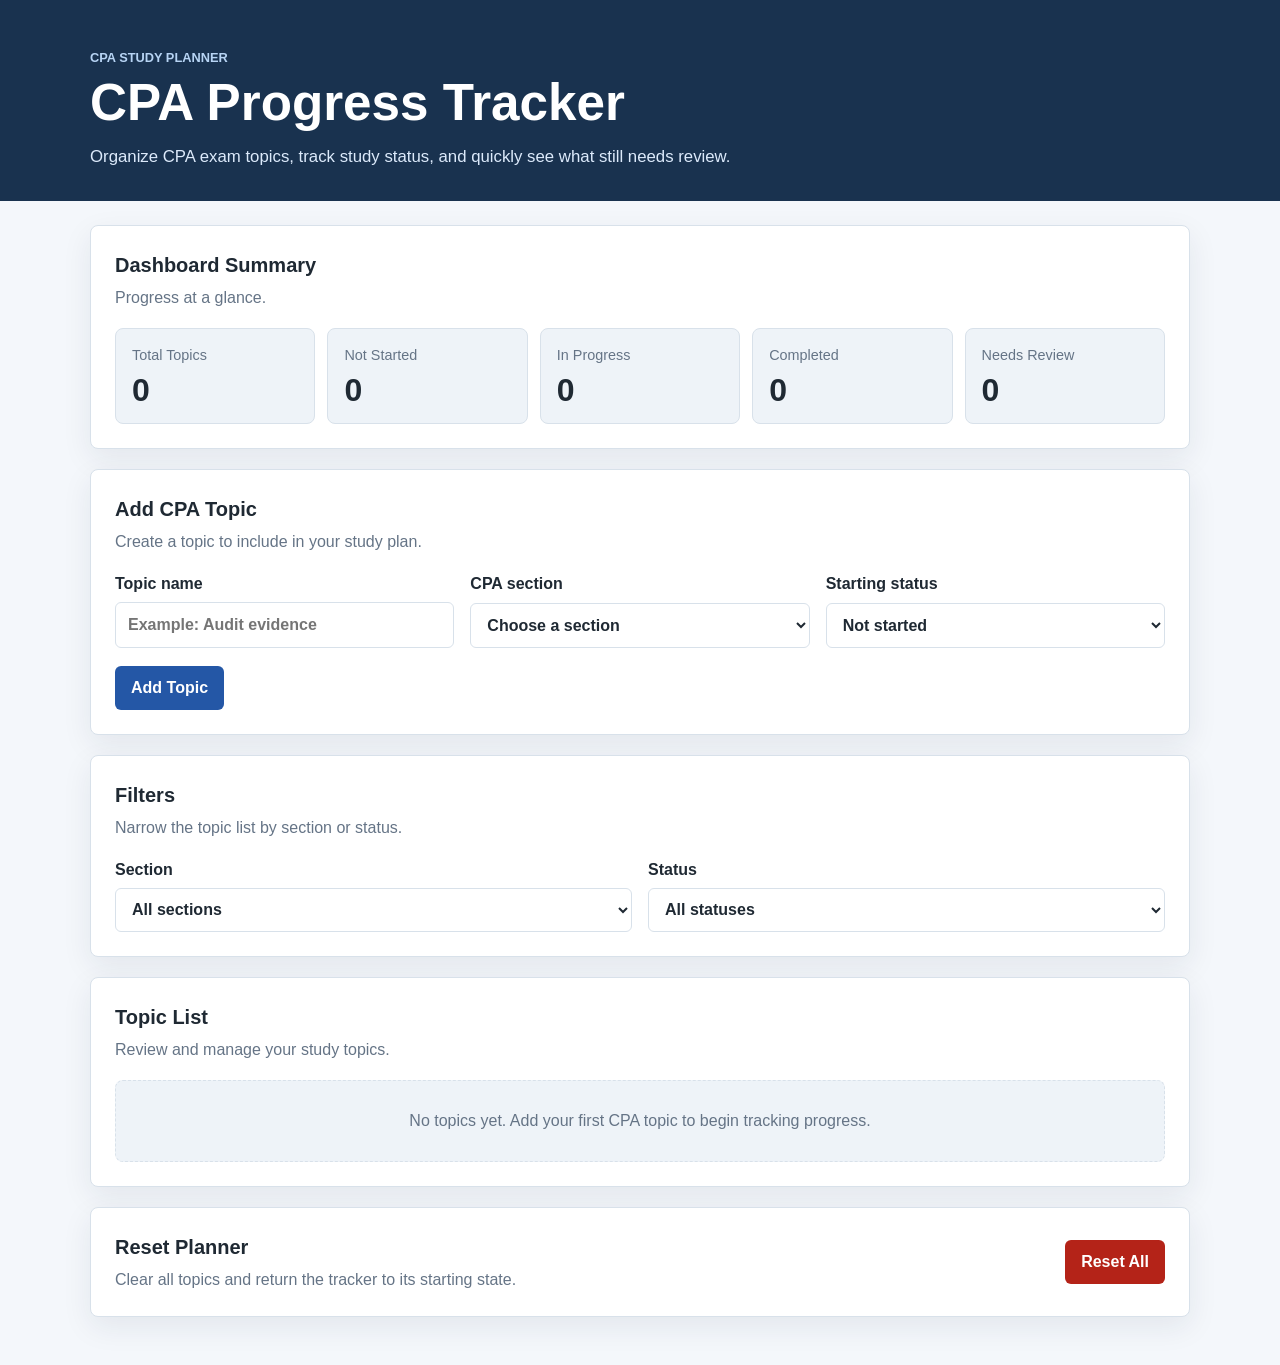
==== index.html @ 7f4922c0 "Create the files" ====
<!DOCTYPE html>
<html lang="en">
  <head>
    <meta charset="UTF-8" />
    <meta name="viewport" content="width=device-width, initial-scale=1.0" />
    <title>CPA Progress Tracker</title>
    <link rel="stylesheet" href="style.css" />
  </head>
  <body>
    <header class="site-header">
      <div class="container">
        <p class="eyebrow">CPA study planner</p>
        <h1>CPA Progress Tracker</h1>
        <p class="app-description">
          Organize CPA exam topics, track study status, and quickly see what still needs review.
        </p>
      </div>
    </header>

    <main class="container app-layout">
      <section class="card dashboard-section" aria-labelledby="dashboard-title">
        <div class="section-heading">
          <h2 id="dashboard-title">Dashboard Summary</h2>
          <p>Progress at a glance.</p>
        </div>

        <div class="dashboard-grid" id="dashboard-summary" aria-live="polite">
          <article class="stat-card">
            <span class="stat-label">Total Topics</span>
            <strong class="stat-value" id="total-topics">0</strong>
          </article>
          <article class="stat-card">
            <span class="stat-label">Not Started</span>
            <strong class="stat-value" id="not-started-topics">0</strong>
          </article>
          <article class="stat-card">
            <span class="stat-label">In Progress</span>
            <strong class="stat-value" id="in-progress-topics">0</strong>
          </article>
          <article class="stat-card">
            <span class="stat-label">Completed</span>
            <strong class="stat-value" id="completed-topics">0</strong>
          </article>
          <article class="stat-card">
            <span class="stat-label">Needs Review</span>
            <strong class="stat-value" id="review-topics">0</strong>
          </article>
        </div>
      </section>

      <section class="card form-section" aria-labelledby="form-title">
        <div class="section-heading">
          <h2 id="form-title">Add CPA Topic</h2>
          <p>Create a topic to include in your study plan.</p>
        </div>

        <form id="topic-form">
          <div class="form-grid">
            <label for="topic-name">
              Topic name
              <input id="topic-name" name="topicName" type="text" placeholder="Example: Audit evidence" required />
            </label>

            <label for="topic-section">
              CPA section
              <select id="topic-section" name="topicSection" required>
                <option value="">Choose a section</option>
                <option value="AUD">AUD</option>
                <option value="FAR">FAR</option>
                <option value="REG">REG</option>
                <option value="BAR">BAR</option>
                <option value="ISC">ISC</option>
                <option value="TCP">TCP</option>
              </select>
            </label>

            <label for="topic-status">
              Starting status
              <select id="topic-status" name="topicStatus" required>
                <option value="not-started">Not started</option>
                <option value="in-progress">In progress</option>
                <option value="completed">Completed</option>
              </select>
            </label>
          </div>

          <button type="submit" class="primary-button">Add Topic</button>
        </form>
      </section>

      <section class="card filters-section" aria-labelledby="filters-title">
        <div class="section-heading">
          <h2 id="filters-title">Filters</h2>
          <p>Narrow the topic list by section or status.</p>
        </div>

        <div class="filters-grid">
          <label for="section-filter">
            Section
            <select id="section-filter">
              <option value="all">All sections</option>
              <option value="AUD">AUD</option>
              <option value="FAR">FAR</option>
              <option value="REG">REG</option>
              <option value="BAR">BAR</option>
              <option value="ISC">ISC</option>
              <option value="TCP">TCP</option>
            </select>
          </label>

          <label for="status-filter">
            Status
            <select id="status-filter">
              <option value="all">All statuses</option>
              <option value="not-started">Not started</option>
              <option value="in-progress">In progress</option>
              <option value="completed">Completed</option>
              <option value="review">Needs review</option>
            </select>
          </label>
        </div>
      </section>

      <section class="card topic-section" aria-labelledby="topics-title">
        <div class="section-heading">
          <h2 id="topics-title">Topic List</h2>
          <p>Review and manage your study topics.</p>
        </div>

        <div id="topic-list" class="topic-list" aria-live="polite">
          <p class="empty-state">No topics yet. Add your first CPA topic to begin tracking progress.</p>
        </div>
      </section>

      <section class="card reset-section" aria-labelledby="reset-title">
        <div>
          <h2 id="reset-title">Reset Planner</h2>
          <p>Clear all topics and return the tracker to its starting state.</p>
        </div>
        <button type="button" id="reset-button" class="danger-button">Reset All</button>
      </section>
    </main>

    <script src="script.js"></script>
  </body>
</html>
---- style.css ----
:root {
  --bg: #f4f7fb;
  --surface: #ffffff;
  --surface-soft: #eef3f8;
  --text: #1f2933;
  --muted: #657486;
  --border: #d8e1ea;
  --primary: #2457a6;
  --primary-dark: #183f79;
  --danger: #b42318;
  --danger-dark: #871b13;
  --shadow: 0 10px 30px rgba(23, 42, 70, 0.08);
}

* {
  box-sizing: border-box;
}

body {
  margin: 0;
  background: var(--bg);
  color: var(--text);
  font-family: Arial, Helvetica, sans-serif;
  line-height: 1.5;
}

button,
input,
select {
  font: inherit;
}

.container {
  width: min(1100px, calc(100% - 32px));
  margin: 0 auto;
}

.site-header {
  padding: 48px 0 32px;
  background: #19324f;
  color: #ffffff;
}

.eyebrow {
  margin: 0 0 8px;
  color: #b7d4f4;
  font-size: 0.8rem;
  font-weight: 700;
  letter-spacing: 0;
  text-transform: uppercase;
}

h1,
h2,
p {
  margin-top: 0;
}

h1 {
  margin-bottom: 12px;
  font-size: clamp(2rem, 4vw, 3.5rem);
  line-height: 1.1;
}

h2 {
  margin-bottom: 6px;
  font-size: 1.25rem;
}

.app-description {
  max-width: 680px;
  margin-bottom: 0;
  color: #dceafb;
  font-size: 1.05rem;
}

.app-layout {
  display: grid;
  gap: 20px;
  padding: 24px 0 48px;
}

.card {
  padding: 24px;
  background: var(--surface);
  border: 1px solid var(--border);
  border-radius: 8px;
  box-shadow: var(--shadow);
}

.section-heading {
  margin-bottom: 18px;
}

.section-heading p,
.reset-section p {
  margin-bottom: 0;
  color: var(--muted);
}

.dashboard-grid {
  display: grid;
  grid-template-columns: repeat(5, minmax(0, 1fr));
  gap: 12px;
}

.stat-card {
  min-height: 96px;
  padding: 16px;
  background: var(--surface-soft);
  border: 1px solid var(--border);
  border-radius: 8px;
}

.stat-label {
  display: block;
  margin-bottom: 8px;
  color: var(--muted);
  font-size: 0.9rem;
}

.stat-value {
  display: block;
  font-size: 2rem;
  line-height: 1;
}

.form-grid,
.filters-grid {
  display: grid;
  grid-template-columns: repeat(3, minmax(0, 1fr));
  gap: 16px;
  margin-bottom: 18px;
}

.filters-grid {
  grid-template-columns: repeat(2, minmax(0, 1fr));
  margin-bottom: 0;
}

label {
  display: grid;
  gap: 6px;
  color: var(--text);
  font-weight: 700;
}

input,
select {
  width: 100%;
  min-height: 44px;
  padding: 10px 12px;
  color: var(--text);
  background: #ffffff;
  border: 1px solid var(--border);
  border-radius: 6px;
}

input:focus,
select:focus {
  outline: 3px solid rgba(36, 87, 166, 0.2);
  border-color: var(--primary);
}

button {
  min-height: 44px;
  padding: 10px 16px;
  border: 0;
  border-radius: 6px;
  color: #ffffff;
  font-weight: 700;
  cursor: pointer;
}

button:hover {
  filter: brightness(0.98);
}

.primary-button {
  background: var(--primary);
}

.primary-button:hover {
  background: var(--primary-dark);
}

.danger-button {
  background: var(--danger);
}

.danger-button:hover {
  background: var(--danger-dark);
}

.topic-list {
  display: grid;
  gap: 12px;
}

.topic-card {
  display: grid;
  grid-template-columns: 1fr auto;
  gap: 16px;
  align-items: center;
  padding: 16px;
  border: 1px solid var(--border);
  border-radius: 8px;
  background: #ffffff;
}

.empty-state {
  margin-bottom: 0;
  padding: 28px;
  color: var(--muted);
  text-align: center;
  background: var(--surface-soft);
  border: 1px dashed var(--border);
  border-radius: 8px;
}

.reset-section {
  display: flex;
  align-items: center;
  justify-content: space-between;
  gap: 20px;
}

.reset-section h2 {
  margin-bottom: 6px;
}

@media (max-width: 800px) {
  .dashboard-grid,
  .form-grid,
  .filters-grid {
    grid-template-columns: 1fr;
  }

  .reset-section {
    align-items: stretch;
    flex-direction: column;
  }

  .reset-section button {
    width: 100%;
  }
}

@media (max-width: 520px) {
  .container {
    width: min(100% - 24px, 1100px);
  }

  .site-header {
    padding: 36px 0 26px;
  }

  .card {
    padding: 18px;
  }
}
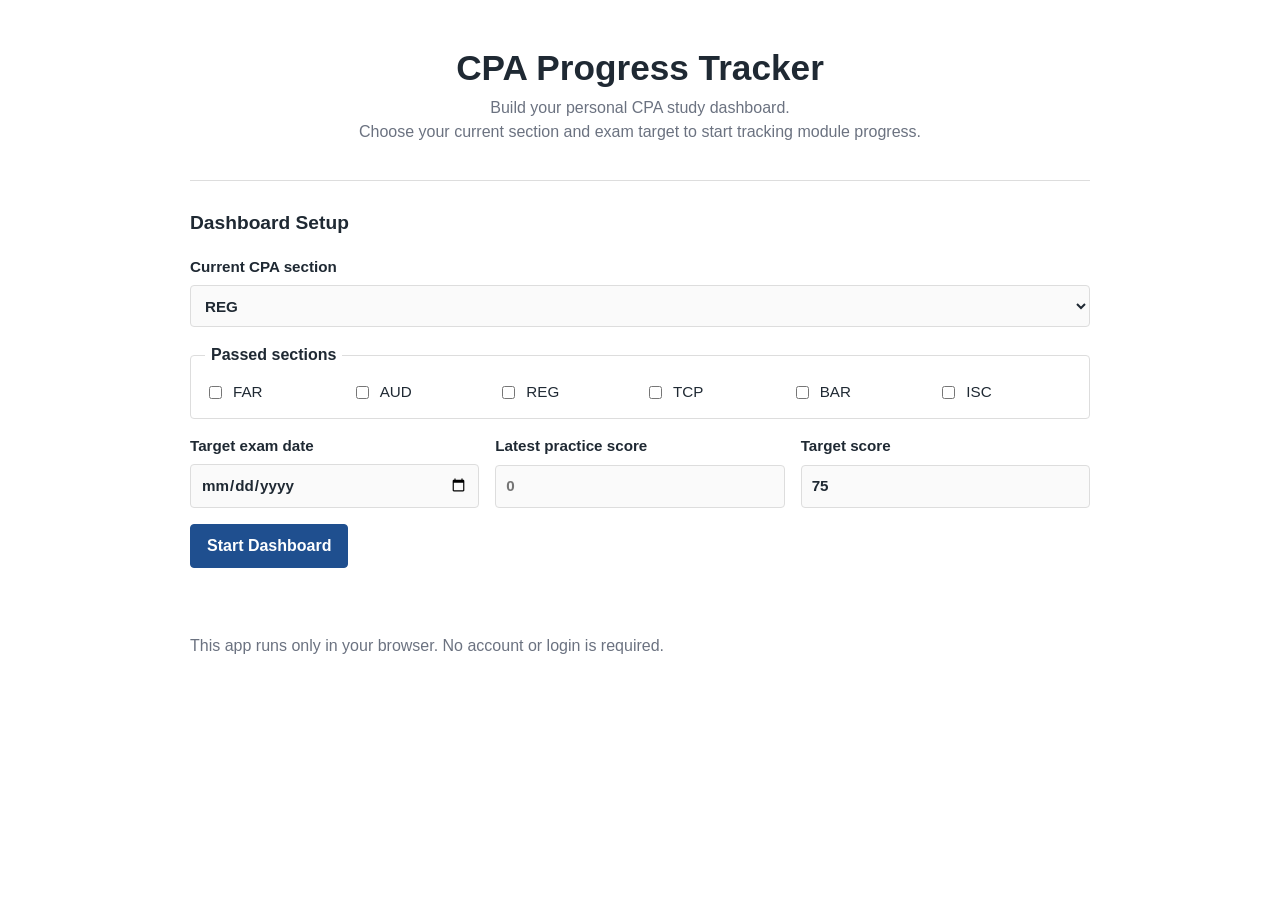
==== commit 9cd714e6: "Update on the rule based study plan (automatic)" ====
--- a/index.html
+++ b/index.html
@@ -7,138 +7,82 @@
     <link rel="stylesheet" href="style.css" />
   </head>
   <body>
-    <header class="site-header">
-      <div class="container">
-        <p class="eyebrow">CPA study planner</p>
+    <main class="container">
+      <header class="page-header">
         <h1>CPA Progress Tracker</h1>
-        <p class="app-description">
-          Organize CPA exam topics, track study status, and quickly see what still needs review.
-        </p>
-      </div>
-    </header>
+        <p>Build your personal CPA study dashboard.</p>
+        <p>Choose your current section and exam target to start tracking module progress.</p>
+      </header>
 
-    <main class="container app-layout">
-      <section class="card dashboard-section" aria-labelledby="dashboard-title">
-        <div class="section-heading">
-          <h2 id="dashboard-title">Dashboard Summary</h2>
-          <p>Progress at a glance.</p>
-        </div>
+      <section class="section" aria-labelledby="setup-title">
+        <h2 id="setup-title">Dashboard Setup</h2>
 
-        <div class="dashboard-grid" id="dashboard-summary" aria-live="polite">
-          <article class="stat-card">
-            <span class="stat-label">Total Topics</span>
-            <strong class="stat-value" id="total-topics">0</strong>
-          </article>
-          <article class="stat-card">
-            <span class="stat-label">Not Started</span>
-            <strong class="stat-value" id="not-started-topics">0</strong>
-          </article>
-          <article class="stat-card">
-            <span class="stat-label">In Progress</span>
-            <strong class="stat-value" id="in-progress-topics">0</strong>
-          </article>
-          <article class="stat-card">
-            <span class="stat-label">Completed</span>
-            <strong class="stat-value" id="completed-topics">0</strong>
-          </article>
-          <article class="stat-card">
-            <span class="stat-label">Needs Review</span>
-            <strong class="stat-value" id="review-topics">0</strong>
-          </article>
-        </div>
-      </section>
+        <form id="profile-form">
+          <label for="exam-section">
+            Current CPA section
+            <select id="exam-section" required>
+              <option value="FAR">FAR</option>
+              <option value="AUD">AUD</option>
+              <option value="REG">REG</option>
+              <option value="TCP">TCP</option>
+              <option value="BAR">BAR</option>
+              <option value="ISC">ISC</option>
+            </select>
+          </label>
 
-      <section class="card form-section" aria-labelledby="form-title">
-        <div class="section-heading">
-          <h2 id="form-title">Add CPA Topic</h2>
-          <p>Create a topic to include in your study plan.</p>
-        </div>
+          <fieldset>
+            <legend>Passed sections</legend>
+            <div class="checkbox-grid">
+              <label class="checkbox-label">
+                <input type="checkbox" name="passedSections" value="FAR" />
+                FAR
+              </label>
+              <label class="checkbox-label">
+                <input type="checkbox" name="passedSections" value="AUD" />
+                AUD
+              </label>
+              <label class="checkbox-label">
+                <input type="checkbox" name="passedSections" value="REG" />
+                REG
+              </label>
+              <label class="checkbox-label">
+                <input type="checkbox" name="passedSections" value="TCP" />
+                TCP
+              </label>
+              <label class="checkbox-label">
+                <input type="checkbox" name="passedSections" value="BAR" />
+                BAR
+              </label>
+              <label class="checkbox-label">
+                <input type="checkbox" name="passedSections" value="ISC" />
+                ISC
+              </label>
+            </div>
+          </fieldset>
 
-        <form id="topic-form">
           <div class="form-grid">
-            <label for="topic-name">
-              Topic name
-              <input id="topic-name" name="topicName" type="text" placeholder="Example: Audit evidence" required />
+            <label for="exam-date">
+              Target exam date
+              <input id="exam-date" type="date" />
             </label>
 
-            <label for="topic-section">
-              CPA section
-              <select id="topic-section" name="topicSection" required>
-                <option value="">Choose a section</option>
-                <option value="AUD">AUD</option>
-                <option value="FAR">FAR</option>
-                <option value="REG">REG</option>
-                <option value="BAR">BAR</option>
-                <option value="ISC">ISC</option>
-                <option value="TCP">TCP</option>
-              </select>
+            <label for="latest-score">
+              Latest practice score
+              <input id="latest-score" type="number" min="0" max="100" placeholder="0" />
             </label>
 
-            <label for="topic-status">
-              Starting status
-              <select id="topic-status" name="topicStatus" required>
-                <option value="not-started">Not started</option>
-                <option value="in-progress">In progress</option>
-                <option value="completed">Completed</option>
-              </select>
+            <label for="target-score">
+              Target score
+              <input id="target-score" type="number" min="0" max="100" value="75" />
             </label>
           </div>
 
-          <button type="submit" class="primary-button">Add Topic</button>
+          <button type="submit" class="primary-button">Start Dashboard</button>
+          <p id="setup-message" class="message" aria-live="polite"></p>
         </form>
       </section>
 
-      <section class="card filters-section" aria-labelledby="filters-title">
-        <div class="section-heading">
-          <h2 id="filters-title">Filters</h2>
-          <p>Narrow the topic list by section or status.</p>
-        </div>
-
-        <div class="filters-grid">
-          <label for="section-filter">
-            Section
-            <select id="section-filter">
-              <option value="all">All sections</option>
-              <option value="AUD">AUD</option>
-              <option value="FAR">FAR</option>
-              <option value="REG">REG</option>
-              <option value="BAR">BAR</option>
-              <option value="ISC">ISC</option>
-              <option value="TCP">TCP</option>
-            </select>
-          </label>
-
-          <label for="status-filter">
-            Status
-            <select id="status-filter">
-              <option value="all">All statuses</option>
-              <option value="not-started">Not started</option>
-              <option value="in-progress">In progress</option>
-              <option value="completed">Completed</option>
-              <option value="review">Needs review</option>
-            </select>
-          </label>
-        </div>
-      </section>
-
-      <section class="card topic-section" aria-labelledby="topics-title">
-        <div class="section-heading">
-          <h2 id="topics-title">Topic List</h2>
-          <p>Review and manage your study topics.</p>
-        </div>
-
-        <div id="topic-list" class="topic-list" aria-live="polite">
-          <p class="empty-state">No topics yet. Add your first CPA topic to begin tracking progress.</p>
-        </div>
-      </section>
-
-      <section class="card reset-section" aria-labelledby="reset-title">
-        <div>
-          <h2 id="reset-title">Reset Planner</h2>
-          <p>Clear all topics and return the tracker to its starting state.</p>
-        </div>
-        <button type="button" id="reset-button" class="danger-button">Reset All</button>
-      </section>
+      <p class="note">This app runs only in your browser. No account or login is required.</p>
     </main>
 
     <script src="script.js"></script>
--- a/style.css
+++ b/style.css
@@ -1,15 +1,17 @@
 :root {
-  --bg: #f4f7fb;
-  --surface: #ffffff;
-  --surface-soft: #eef3f8;
+  --background: #ffffff;
   --text: #1f2933;
-  --muted: #657486;
-  --border: #d8e1ea;
-  --primary: #2457a6;
-  --primary-dark: #183f79;
-  --danger: #b42318;
-  --danger-dark: #871b13;
-  --shadow: 0 10px 30px rgba(23, 42, 70, 0.08);
+  --muted: #6b7280;
+  --line: #dddddd;
+  --soft-line: #eeeeee;
+  --primary: #1f4f8f;
+  --primary-dark: #173b6b;
+  --field: #fafafa;
+  --complete: #e8f5ee;
+  --complete-line: #8cc3a4;
+  --progress: #fff7df;
+  --progress-line: #d9b45f;
+  --idle: #f7f8fa;
 }
 
 * {
@@ -18,7 +20,7 @@
 
 body {
   margin: 0;
-  background: var(--bg);
+  background: var(--background);
   color: var(--text);
   font-family: Arial, Helvetica, sans-serif;
   line-height: 1.5;
@@ -31,23 +33,22 @@
 }
 
 .container {
-  width: min(1100px, calc(100% - 32px));
+  width: min(900px, calc(100% - 32px));
   margin: 0 auto;
-}
-
-.site-header {
-  padding: 48px 0 32px;
-  background: #19324f;
-  color: #ffffff;
-}
-
-.eyebrow {
-  margin: 0 0 8px;
-  color: #b7d4f4;
-  font-size: 0.8rem;
-  font-weight: 700;
-  letter-spacing: 0;
-  text-transform: uppercase;
+  padding: 48px 0;
+}
+
+.page-header {
+  margin-bottom: 36px;
+  text-align: center;
+}
+
+.page-header-row {
+  display: flex;
+  align-items: flex-start;
+  justify-content: space-between;
+  gap: 18px;
+  text-align: left;
 }
 
 h1,
@@ -57,205 +58,358 @@
 }
 
 h1 {
-  margin-bottom: 12px;
-  font-size: clamp(2rem, 4vw, 3.5rem);
-  line-height: 1.1;
+  margin-bottom: 8px;
+  font-size: 2.2rem;
+  line-height: 1.15;
 }
 
 h2 {
-  margin-bottom: 6px;
-  font-size: 1.25rem;
-}
-
-.app-description {
-  max-width: 680px;
+  margin-bottom: 18px;
+  font-size: 1.2rem;
+}
+
+.page-header p,
+.note,
+.message {
+  color: var(--muted);
+}
+
+.page-header p,
+.note {
   margin-bottom: 0;
-  color: #dceafb;
-  font-size: 1.05rem;
-}
-
-.app-layout {
-  display: grid;
-  gap: 20px;
-  padding: 24px 0 48px;
-}
-
-.card {
-  padding: 24px;
-  background: var(--surface);
-  border: 1px solid var(--border);
-  border-radius: 8px;
-  box-shadow: var(--shadow);
-}
-
-.section-heading {
+}
+
+.section {
+  padding: 28px 0;
+  border-top: 1px solid var(--line);
+}
+
+.section-heading-row {
+  display: flex;
+  align-items: center;
+  justify-content: space-between;
+  gap: 16px;
   margin-bottom: 18px;
 }
 
-.section-heading p,
-.reset-section p {
+.section-heading-row h2 {
   margin-bottom: 0;
-  color: var(--muted);
-}
-
-.dashboard-grid {
-  display: grid;
-  grid-template-columns: repeat(5, minmax(0, 1fr));
-  gap: 12px;
-}
-
-.stat-card {
-  min-height: 96px;
-  padding: 16px;
-  background: var(--surface-soft);
-  border: 1px solid var(--border);
-  border-radius: 8px;
-}
-
-.stat-label {
-  display: block;
-  margin-bottom: 8px;
-  color: var(--muted);
-  font-size: 0.9rem;
-}
-
-.stat-value {
-  display: block;
-  font-size: 2rem;
-  line-height: 1;
-}
-
-.form-grid,
-.filters-grid {
+}
+
+.section-label {
+  padding: 4px 10px;
+  color: var(--primary);
+  font-size: 0.88rem;
+  font-weight: 700;
+  border: 1px solid var(--line);
+  border-radius: 999px;
+}
+
+form {
+  display: grid;
+  gap: 16px;
+}
+
+.form-grid {
   display: grid;
   grid-template-columns: repeat(3, minmax(0, 1fr));
   gap: 16px;
-  margin-bottom: 18px;
-}
-
-.filters-grid {
-  grid-template-columns: repeat(2, minmax(0, 1fr));
-  margin-bottom: 0;
 }
 
 label {
   display: grid;
   gap: 6px;
   color: var(--text);
+  font-size: 0.95rem;
   font-weight: 700;
+}
+
+fieldset {
+  margin: 0;
+  padding: 14px;
+  border: 1px solid var(--line);
+  border-radius: 4px;
+}
+
+legend {
+  padding: 0 6px;
+  font-weight: 700;
+}
+
+.checkbox-grid {
+  display: grid;
+  grid-template-columns: repeat(6, minmax(0, 1fr));
+  gap: 10px;
+}
+
+.checkbox-label {
+  display: inline-flex;
+  align-items: center;
+  gap: 8px;
+  font-weight: 400;
+}
+
+.checkbox-label input {
+  width: auto;
+  min-height: auto;
 }
 
 input,
 select {
   width: 100%;
-  min-height: 44px;
-  padding: 10px 12px;
+  min-height: 42px;
+  padding: 9px 10px;
+  color: var(--text);
+  background: var(--field);
+  border: 1px solid var(--line);
+  border-radius: 4px;
+}
+
+input:focus,
+select:focus {
+  outline: 2px solid rgba(31, 79, 143, 0.18);
+  border-color: var(--primary);
+  background: #ffffff;
+}
+
+button,
+.text-button {
+  min-height: 42px;
+  padding: 9px 16px;
+  border-radius: 4px;
+  font-weight: 700;
+  cursor: pointer;
+}
+
+.primary-button {
+  width: fit-content;
+  color: #ffffff;
+  background: var(--primary);
+  border: 1px solid var(--primary);
+}
+
+.primary-button:hover {
+  background: var(--primary-dark);
+  border-color: var(--primary-dark);
+}
+
+.secondary-button,
+.text-button {
   color: var(--text);
   background: #ffffff;
-  border: 1px solid var(--border);
+  border: 1px solid var(--line);
+  text-decoration: none;
+}
+
+.secondary-button:hover,
+.text-button:hover {
+  background: #f7f7f7;
+}
+
+.message {
+  min-height: 22px;
+  margin: 0;
+  font-size: 0.92rem;
+}
+
+.summary-list {
+  display: grid;
+  margin: 0;
+  padding: 0;
+  border: 1px solid var(--line);
+  border-radius: 4px;
+}
+
+.summary-list div {
+  display: flex;
+  justify-content: space-between;
+  gap: 16px;
+  padding: 12px 14px;
+  border-bottom: 1px solid var(--soft-line);
+}
+
+.summary-list div:last-child {
+  border-bottom: 0;
+}
+
+dt {
+  color: var(--muted);
+}
+
+dd {
+  margin: 0;
+  font-weight: 700;
+  text-align: right;
+}
+
+.roadmap-list {
+  display: grid;
+  gap: 12px;
+}
+
+.plan-actions {
+  margin-bottom: 16px;
+}
+
+.study-plan-panel {
+  margin-bottom: 20px;
+  padding: 16px 0;
+  border-top: 1px solid var(--soft-line);
+}
+
+.study-plan-panel h3 {
+  margin: 0 0 12px;
+  font-size: 1rem;
+}
+
+.plan-output {
+  display: grid;
+  gap: 12px;
+}
+
+.empty-message {
+  margin: 0;
+  color: var(--muted);
+}
+
+.plan-day {
+  padding: 12px 14px;
+  background: #ffffff;
+  border: 1px solid var(--line);
   border-radius: 6px;
 }
 
-input:focus,
-select:focus {
-  outline: 3px solid rgba(36, 87, 166, 0.2);
-  border-color: var(--primary);
-}
-
-button {
-  min-height: 44px;
-  padding: 10px 16px;
-  border: 0;
+.plan-day h4 {
+  margin: 0 0 8px;
+  font-size: 0.95rem;
+}
+
+.plan-day ul {
+  display: grid;
+  gap: 8px;
+  margin: 0;
+  padding-left: 20px;
+}
+
+.plan-day li strong,
+.plan-day li span {
+  display: block;
+}
+
+.plan-day li span {
+  color: var(--muted);
+  font-size: 0.9rem;
+}
+
+.roadmap-row {
+  display: grid;
+  grid-template-columns: minmax(180px, 1fr) minmax(0, 1.5fr);
+  gap: 18px;
+  align-items: center;
+  padding: 14px;
+  background: var(--idle);
+  border: 1px solid var(--line);
+  border-left-width: 5px;
   border-radius: 6px;
-  color: #ffffff;
-  font-weight: 700;
-  cursor: pointer;
-}
-
-button:hover {
-  filter: brightness(0.98);
-}
-
-.primary-button {
-  background: var(--primary);
-}
-
-.primary-button:hover {
-  background: var(--primary-dark);
-}
-
-.danger-button {
-  background: var(--danger);
-}
-
-.danger-button:hover {
-  background: var(--danger-dark);
-}
-
-.topic-list {
-  display: grid;
-  gap: 12px;
-}
-
-.topic-card {
-  display: grid;
-  grid-template-columns: 1fr auto;
-  gap: 16px;
-  align-items: center;
-  padding: 16px;
-  border: 1px solid var(--border);
-  border-radius: 8px;
-  background: #ffffff;
-}
-
-.empty-state {
-  margin-bottom: 0;
-  padding: 28px;
-  color: var(--muted);
-  text-align: center;
-  background: var(--surface-soft);
-  border: 1px dashed var(--border);
-  border-radius: 8px;
-}
-
-.reset-section {
+}
+
+.roadmap-row.status-in-progress {
+  background: var(--progress);
+  border-left-color: var(--progress-line);
+}
+
+.roadmap-row.status-completed {
+  background: var(--complete);
+  border-left-color: var(--complete-line);
+}
+
+.roadmap-row h3 {
+  margin: 0;
+  font-size: 1rem;
+  line-height: 1.35;
+}
+
+.roadmap-controls {
+  display: grid;
+  grid-template-columns: minmax(130px, 1fr) minmax(80px, 0.6fr) minmax(145px, 1fr) auto;
+  gap: 10px;
+  align-items: end;
+}
+
+.roadmap-controls label {
+  font-size: 0.82rem;
+}
+
+.roadmap-review {
+  align-self: center;
+  min-height: 42px;
+  padding-top: 20px;
+  white-space: nowrap;
+}
+
+.button-row {
   display: flex;
   align-items: center;
-  justify-content: space-between;
-  gap: 20px;
-}
-
-.reset-section h2 {
-  margin-bottom: 6px;
-}
-
-@media (max-width: 800px) {
-  .dashboard-grid,
+  gap: 10px;
+}
+
+.reset-section {
+  text-align: left;
+}
+
+@media (max-width: 720px) {
+  .container {
+    width: min(100% - 24px, 900px);
+    padding: 32px 0;
+  }
+
+  .page-header-row,
+  .roadmap-row,
+  .summary-list div {
+    display: grid;
+  }
+
+  .page-header-row {
+    text-align: center;
+  }
+
+  h1 {
+    font-size: 1.9rem;
+  }
+
   .form-grid,
-  .filters-grid {
+  .checkbox-grid,
+  .roadmap-row,
+  .roadmap-controls {
     grid-template-columns: 1fr;
   }
 
-  .reset-section {
+  .section {
+    padding: 24px 0;
+  }
+
+  .primary-button,
+  .secondary-button,
+  .text-button {
+    width: 100%;
+    text-align: center;
+  }
+
+  dd {
+    text-align: left;
+  }
+
+  .button-row {
     align-items: stretch;
     flex-direction: column;
   }
 
-  .reset-section button {
-    width: 100%;
-  }
-}
-
-@media (max-width: 520px) {
-  .container {
-    width: min(100% - 24px, 1100px);
-  }
-
-  .site-header {
-    padding: 36px 0 26px;
-  }
-
-  .card {
-    padding: 18px;
-  }
-}
+  .section-heading-row {
+    align-items: flex-start;
+    flex-direction: column;
+  }
+
+  .roadmap-review {
+    padding-top: 0;
+  }
+}
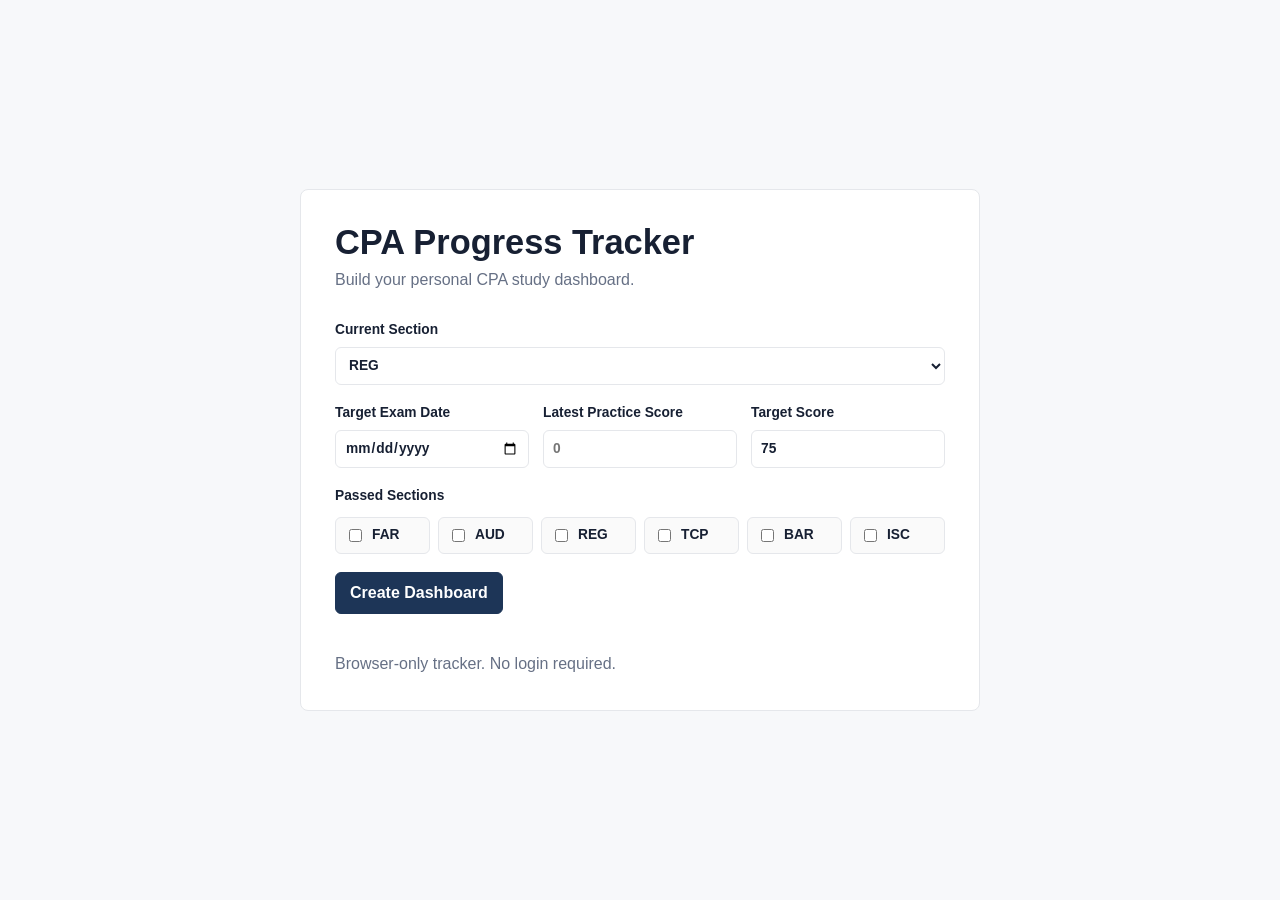
==== commit 34efb237: "Added the calender view + better dashboard setup" ====
--- a/index.html
+++ b/index.html
@@ -6,20 +6,17 @@
     <title>CPA Progress Tracker</title>
     <link rel="stylesheet" href="style.css" />
   </head>
-  <body>
-    <main class="container">
-      <header class="page-header">
-        <h1>CPA Progress Tracker</h1>
-        <p>Build your personal CPA study dashboard.</p>
-        <p>Choose your current section and exam target to start tracking module progress.</p>
-      </header>
+  <body class="setup-page">
+    <main class="setup-shell">
+      <section class="setup-panel" aria-labelledby="setup-title">
+        <header class="setup-header">
+          <h1 id="setup-title">CPA Progress Tracker</h1>
+          <p>Build your personal CPA study dashboard.</p>
+        </header>
 
-      <section class="section" aria-labelledby="setup-title">
-        <h2 id="setup-title">Dashboard Setup</h2>
-
-        <form id="profile-form">
+        <form id="profile-form" class="setup-form">
           <label for="exam-section">
-            Current CPA section
+            Current Section
             <select id="exam-section" required>
               <option value="FAR">FAR</option>
               <option value="AUD">AUD</option>
@@ -30,8 +27,25 @@
             </select>
           </label>
 
+          <div class="form-grid">
+            <label for="exam-date">
+              Target Exam Date
+              <input id="exam-date" type="date" />
+            </label>
+
+            <label for="latest-score">
+              Latest Practice Score
+              <input id="latest-score" type="number" min="0" max="100" placeholder="0" />
+            </label>
+
+            <label for="target-score">
+              Target Score
+              <input id="target-score" type="number" min="0" max="100" value="75" />
+            </label>
+          </div>
+
           <fieldset>
-            <legend>Passed sections</legend>
+            <legend>Passed Sections</legend>
             <div class="checkbox-grid">
               <label class="checkbox-label">
                 <input type="checkbox" name="passedSections" value="FAR" />
@@ -60,29 +74,12 @@
             </div>
           </fieldset>
 
-          <div class="form-grid">
-            <label for="exam-date">
-              Target exam date
-              <input id="exam-date" type="date" />
-            </label>
-
-            <label for="latest-score">
-              Latest practice score
-              <input id="latest-score" type="number" min="0" max="100" placeholder="0" />
-            </label>
-
-            <label for="target-score">
-              Target score
-              <input id="target-score" type="number" min="0" max="100" value="75" />
-            </label>
-          </div>
-
-          <button type="submit" class="primary-button">Start Dashboard</button>
+          <button type="submit" class="primary-button">Create Dashboard</button>
           <p id="setup-message" class="message" aria-live="polite"></p>
         </form>
+
+        <p class="note">Browser-only tracker. No login required.</p>
       </section>
-
-      <p class="note">This app runs only in your browser. No account or login is required.</p>
     </main>
 
     <script src="script.js"></script>
--- a/style.css
+++ b/style.css
@@ -1,17 +1,16 @@
 :root {
-  --background: #ffffff;
-  --text: #1f2933;
-  --muted: #6b7280;
-  --line: #dddddd;
-  --soft-line: #eeeeee;
-  --primary: #1f4f8f;
-  --primary-dark: #173b6b;
-  --field: #fafafa;
-  --complete: #e8f5ee;
-  --complete-line: #8cc3a4;
-  --progress: #fff7df;
-  --progress-line: #d9b45f;
-  --idle: #f7f8fa;
+  --background: #f7f8fa;
+  --panel: #ffffff;
+  --text: #172033;
+  --muted: #667085;
+  --border: #e5e7eb;
+  --soft-border: #f0f2f5;
+  --primary: #1d3557;
+  --primary-hover: #162943;
+  --success: #2f855a;
+  --warning: #b7791f;
+  --danger: #b42318;
+  --field: #ffffff;
 }
 
 * {
@@ -32,121 +31,267 @@
   font: inherit;
 }
 
-.container {
-  width: min(900px, calc(100% - 32px));
+h1,
+h2,
+h3,
+h4,
+p {
+  margin-top: 0;
+}
+
+h1 {
+  margin-bottom: 6px;
+  font-size: 2.15rem;
+  line-height: 1.1;
+  letter-spacing: 0;
+}
+
+h2 {
+  margin-bottom: 4px;
+  font-size: 1.1rem;
+}
+
+h3,
+h4 {
+  margin-bottom: 8px;
+}
+
+.setup-page {
+  min-height: 100vh;
+}
+
+.setup-shell {
+  display: grid;
+  place-items: center;
+  min-height: 100vh;
+  padding: 32px 16px;
+}
+
+.setup-panel {
+  width: min(680px, 100%);
+  padding: 34px;
+  background: var(--panel);
+  border: 1px solid var(--border);
+  border-radius: 8px;
+}
+
+.setup-header {
+  margin-bottom: 28px;
+}
+
+.setup-header p,
+.section-heading-row p,
+.hero-meta,
+.note,
+.message,
+.empty-message {
+  color: var(--muted);
+}
+
+.setup-header p,
+.section-heading-row p,
+.note {
+  margin-bottom: 0;
+}
+
+.setup-form {
+  display: grid;
+  gap: 18px;
+}
+
+.dashboard-shell {
+  width: min(1120px, calc(100% - 32px));
   margin: 0 auto;
-  padding: 48px 0;
-}
-
-.page-header {
-  margin-bottom: 36px;
-  text-align: center;
-}
-
-.page-header-row {
+  padding: 34px 0 48px;
+}
+
+.command-header {
+  display: flex;
+  align-items: flex-start;
+  justify-content: space-between;
+  gap: 20px;
+  margin-bottom: 24px;
+}
+
+.eyebrow {
+  margin-bottom: 8px;
+  color: var(--muted);
+  font-size: 0.78rem;
+  font-weight: 700;
+  letter-spacing: 0;
+  text-transform: uppercase;
+}
+
+.hero-meta {
+  margin-bottom: 0;
+  font-weight: 700;
+}
+
+.metric-strip {
+  display: grid;
+  grid-template-columns: repeat(4, minmax(0, 1fr));
+  gap: 1px;
+  margin-bottom: 22px;
+  overflow: hidden;
+  background: var(--border);
+  border: 1px solid var(--border);
+  border-radius: 8px;
+}
+
+.metric-strip article {
+  min-height: 86px;
+  padding: 16px;
+  background: var(--panel);
+}
+
+.metric-strip span {
+  display: block;
+  margin-bottom: 8px;
+  color: var(--muted);
+  font-size: 0.82rem;
+  font-weight: 700;
+}
+
+.metric-strip strong {
+  display: block;
+  font-size: 1.3rem;
+  line-height: 1.25;
+}
+
+.view-tabs {
+  display: inline-flex;
+  gap: 4px;
+  margin-bottom: 18px;
+  padding: 4px;
+  background: #edf0f4;
+  border-radius: 7px;
+}
+
+.view-tab {
+  min-height: 34px;
+  padding: 7px 14px;
+  color: var(--muted);
+  background: transparent;
+  border: 0;
+  border-radius: 5px;
+  font-weight: 700;
+  cursor: pointer;
+}
+
+.view-tab:hover {
+  color: var(--text);
+}
+
+.view-tab.is-active {
+  color: var(--text);
+  background: var(--panel);
+}
+
+.dashboard-view,
+.study-plan-section,
+.controls-section {
+  margin-bottom: 24px;
+  padding: 24px;
+  background: var(--panel);
+  border: 1px solid var(--border);
+  border-radius: 8px;
+}
+
+.dashboard-view {
+  display: none;
+}
+
+.dashboard-view.is-active {
+  display: block;
+}
+
+.section-heading-row {
   display: flex;
   align-items: flex-start;
   justify-content: space-between;
   gap: 18px;
-  text-align: left;
-}
-
-h1,
-h2,
-p {
-  margin-top: 0;
-}
-
-h1 {
-  margin-bottom: 8px;
-  font-size: 2.2rem;
-  line-height: 1.15;
-}
-
-h2 {
   margin-bottom: 18px;
-  font-size: 1.2rem;
-}
-
-.page-header p,
-.note,
-.message {
-  color: var(--muted);
-}
-
-.page-header p,
-.note {
-  margin-bottom: 0;
-}
-
-.section {
-  padding: 28px 0;
-  border-top: 1px solid var(--line);
-}
-
-.section-heading-row {
-  display: flex;
+}
+
+.section-label,
+.status-pill {
+  display: inline-flex;
   align-items: center;
-  justify-content: space-between;
-  gap: 16px;
-  margin-bottom: 18px;
-}
-
-.section-heading-row h2 {
-  margin-bottom: 0;
+  min-height: 26px;
+  padding: 3px 9px;
+  border-radius: 999px;
+  font-size: 0.78rem;
+  font-weight: 700;
+  white-space: nowrap;
 }
 
 .section-label {
-  padding: 4px 10px;
   color: var(--primary);
-  font-size: 0.88rem;
-  font-weight: 700;
-  border: 1px solid var(--line);
-  border-radius: 999px;
-}
-
-form {
-  display: grid;
-  gap: 16px;
+  background: #eef2f7;
+}
+
+.status-pill {
+  color: var(--muted);
+  background: #f2f4f7;
+}
+
+.status-pill.status-in-progress {
+  color: var(--warning);
+  background: #fff7e6;
+}
+
+.status-pill.status-completed {
+  color: var(--success);
+  background: #eaf6ef;
+}
+
+form,
+.form-grid,
+.checkbox-grid {
+  display: grid;
+  gap: 14px;
 }
 
 .form-grid {
-  display: grid;
   grid-template-columns: repeat(3, minmax(0, 1fr));
-  gap: 16px;
 }
 
 label {
   display: grid;
   gap: 6px;
   color: var(--text);
-  font-size: 0.95rem;
+  font-size: 0.86rem;
   font-weight: 700;
 }
 
 fieldset {
   margin: 0;
-  padding: 14px;
-  border: 1px solid var(--line);
-  border-radius: 4px;
+  padding: 0;
+  border: 0;
 }
 
 legend {
-  padding: 0 6px;
+  margin-bottom: 10px;
+  padding: 0;
+  font-size: 0.86rem;
   font-weight: 700;
 }
 
 .checkbox-grid {
-  display: grid;
   grid-template-columns: repeat(6, minmax(0, 1fr));
-  gap: 10px;
+  gap: 8px;
 }
 
 .checkbox-label {
   display: inline-flex;
   align-items: center;
-  gap: 8px;
-  font-weight: 400;
+  gap: 7px;
+  min-height: 36px;
+  padding: 7px 9px;
+  background: #fafafa;
+  border: 1px solid var(--border);
+  border-radius: 6px;
+  font-weight: 700;
 }
 
 .checkbox-label input {
@@ -157,26 +302,25 @@
 input,
 select {
   width: 100%;
-  min-height: 42px;
-  padding: 9px 10px;
+  min-height: 38px;
+  padding: 7px 9px;
   color: var(--text);
   background: var(--field);
-  border: 1px solid var(--line);
-  border-radius: 4px;
+  border: 1px solid var(--border);
+  border-radius: 6px;
 }
 
 input:focus,
 select:focus {
-  outline: 2px solid rgba(31, 79, 143, 0.18);
+  outline: 2px solid rgba(29, 53, 87, 0.16);
   border-color: var(--primary);
-  background: #ffffff;
 }
 
 button,
 .text-button {
-  min-height: 42px;
-  padding: 9px 16px;
-  border-radius: 4px;
+  min-height: 38px;
+  padding: 8px 14px;
+  border-radius: 6px;
   font-weight: 700;
   cursor: pointer;
 }
@@ -189,227 +333,253 @@
 }
 
 .primary-button:hover {
-  background: var(--primary-dark);
-  border-color: var(--primary-dark);
+  background: var(--primary-hover);
+  border-color: var(--primary-hover);
 }
 
 .secondary-button,
 .text-button {
   color: var(--text);
-  background: #ffffff;
-  border: 1px solid var(--line);
+  background: var(--panel);
+  border: 1px solid var(--border);
   text-decoration: none;
 }
 
 .secondary-button:hover,
 .text-button:hover {
-  background: #f7f7f7;
-}
-
-.message {
-  min-height: 22px;
-  margin: 0;
-  font-size: 0.92rem;
-}
-
-.summary-list {
-  display: grid;
-  margin: 0;
-  padding: 0;
-  border: 1px solid var(--line);
-  border-radius: 4px;
-}
-
-.summary-list div {
-  display: flex;
-  justify-content: space-between;
-  gap: 16px;
-  padding: 12px 14px;
-  border-bottom: 1px solid var(--soft-line);
-}
-
-.summary-list div:last-child {
-  border-bottom: 0;
-}
-
-dt {
-  color: var(--muted);
-}
-
-dd {
-  margin: 0;
-  font-weight: 700;
-  text-align: right;
-}
-
-.roadmap-list {
-  display: grid;
-  gap: 12px;
-}
-
-.plan-actions {
-  margin-bottom: 16px;
-}
-
-.study-plan-panel {
-  margin-bottom: 20px;
-  padding: 16px 0;
-  border-top: 1px solid var(--soft-line);
-}
-
-.study-plan-panel h3 {
-  margin: 0 0 12px;
-  font-size: 1rem;
-}
-
-.plan-output {
-  display: grid;
-  gap: 12px;
-}
-
-.empty-message {
-  margin: 0;
-  color: var(--muted);
-}
-
-.plan-day {
-  padding: 12px 14px;
-  background: #ffffff;
-  border: 1px solid var(--line);
-  border-radius: 6px;
-}
-
-.plan-day h4 {
-  margin: 0 0 8px;
-  font-size: 0.95rem;
-}
-
-.plan-day ul {
-  display: grid;
-  gap: 8px;
-  margin: 0;
-  padding-left: 20px;
-}
-
-.plan-day li strong,
-.plan-day li span {
-  display: block;
-}
-
-.plan-day li span {
-  color: var(--muted);
-  font-size: 0.9rem;
-}
-
-.roadmap-row {
-  display: grid;
-  grid-template-columns: minmax(180px, 1fr) minmax(0, 1.5fr);
-  gap: 18px;
-  align-items: center;
-  padding: 14px;
-  background: var(--idle);
-  border: 1px solid var(--line);
-  border-left-width: 5px;
-  border-radius: 6px;
-}
-
-.roadmap-row.status-in-progress {
-  background: var(--progress);
-  border-left-color: var(--progress-line);
-}
-
-.roadmap-row.status-completed {
-  background: var(--complete);
-  border-left-color: var(--complete-line);
-}
-
-.roadmap-row h3 {
-  margin: 0;
-  font-size: 1rem;
-  line-height: 1.35;
-}
-
-.roadmap-controls {
-  display: grid;
-  grid-template-columns: minmax(130px, 1fr) minmax(80px, 0.6fr) minmax(145px, 1fr) auto;
-  gap: 10px;
-  align-items: end;
-}
-
-.roadmap-controls label {
-  font-size: 0.82rem;
-}
-
-.roadmap-review {
-  align-self: center;
-  min-height: 42px;
-  padding-top: 20px;
-  white-space: nowrap;
+  background: #f5f6f8;
+}
+
+.danger-button {
+  color: #ffffff;
+  background: var(--danger);
+  border: 1px solid var(--danger);
+}
+
+.danger-button:hover {
+  background: #8f1d14;
+  border-color: #8f1d14;
 }
 
 .button-row {
   display: flex;
   align-items: center;
   gap: 10px;
-}
-
-.reset-section {
+  flex-wrap: wrap;
+}
+
+.message {
+  min-height: 20px;
+  margin: 0;
+  font-size: 0.9rem;
+}
+
+.roadmap-list {
+  display: grid;
+}
+
+.roadmap-row {
+  padding: 0;
+  border-top: 1px solid var(--soft-border);
+}
+
+.roadmap-row:first-child {
+  border-top: 0;
+}
+
+.module-summary {
+  display: grid;
+  grid-template-columns: minmax(220px, 1fr) auto auto auto auto auto;
+  gap: 10px;
+  align-items: center;
+  width: 100%;
+  min-height: 56px;
+  padding: 11px 0;
+  color: var(--text);
   text-align: left;
-}
-
-@media (max-width: 720px) {
-  .container {
-    width: min(100% - 24px, 900px);
-    padding: 32px 0;
-  }
-
-  .page-header-row,
+  background: transparent;
+  border: 0;
+  border-radius: 0;
+}
+
+.module-summary:hover {
+  background: #fafbfc;
+}
+
+.module-title-block {
+  display: block;
+  min-width: 0;
+}
+
+.module-title {
+  display: block;
+  margin: 0;
+  font-size: 0.98rem;
+  font-weight: 700;
+  line-height: 1.35;
+}
+
+.module-summary-item,
+.edit-indicator,
+.review-chip {
+  color: var(--muted);
+  font-size: 0.82rem;
+  font-weight: 700;
+  white-space: nowrap;
+}
+
+.edit-indicator {
+  color: var(--primary);
+}
+
+.review-chip {
+  color: var(--warning);
+}
+
+.module-details {
+  padding: 0 0 14px;
+}
+
+.roadmap-controls {
+  display: grid;
+  grid-template-columns: minmax(130px, 1fr) minmax(80px, 0.55fr) minmax(145px, 1fr) auto;
+  gap: 10px;
+  align-items: end;
+  padding: 12px;
+  background: #fafbfc;
+  border: 1px solid var(--soft-border);
+  border-radius: 6px;
+}
+
+.roadmap-controls label {
+  font-size: 0.76rem;
+}
+
+.roadmap-review {
+  align-self: center;
+  min-height: 38px;
+  padding: 18px 0 0;
+  background: transparent;
+  border: 0;
+  white-space: nowrap;
+}
+
+.plan-output,
+.calendar-list {
+  display: grid;
+  gap: 12px;
+}
+
+.empty-message {
+  margin: 0;
+}
+
+.plan-day {
+  padding-top: 14px;
+  border-top: 1px solid var(--soft-border);
+}
+
+.plan-day:first-child {
+  padding-top: 0;
+  border-top: 0;
+}
+
+.plan-day h4 {
+  margin: 0 0 8px;
+  font-size: 0.92rem;
+}
+
+.plan-day ul {
+  display: grid;
+  gap: 8px;
+  margin: 0;
+  padding-left: 20px;
+}
+
+.plan-day li strong,
+.plan-day li span {
+  display: block;
+}
+
+.plan-day li span {
+  color: var(--muted);
+  font-size: 0.88rem;
+}
+
+.controls-section h2 {
+  margin-bottom: 12px;
+}
+
+@media (max-width: 820px) {
+  .dashboard-shell {
+    width: min(100% - 24px, 1120px);
+    padding-top: 24px;
+  }
+
+  .command-header,
+  .section-heading-row {
+    display: grid;
+  }
+
+  .metric-strip {
+    grid-template-columns: repeat(2, minmax(0, 1fr));
+  }
+
   .roadmap-row,
-  .summary-list div {
-    display: grid;
-  }
-
-  .page-header-row {
-    text-align: center;
-  }
-
+  .roadmap-controls,
+  .form-grid {
+    grid-template-columns: 1fr;
+  }
+
+  .module-summary {
+    grid-template-columns: 1fr;
+    gap: 7px;
+    align-items: start;
+    padding: 12px 0;
+  }
+
+  .module-summary-item,
+  .edit-indicator,
+  .review-chip {
+    white-space: normal;
+  }
+
+  .roadmap-review {
+    padding-top: 0;
+  }
+}
+
+@media (max-width: 560px) {
   h1 {
-    font-size: 1.9rem;
-  }
-
-  .form-grid,
-  .checkbox-grid,
-  .roadmap-row,
-  .roadmap-controls {
+    font-size: 1.8rem;
+  }
+
+  .setup-panel,
+  .dashboard-view,
+  .study-plan-section,
+  .controls-section {
+    padding: 20px;
+  }
+
+  .metric-strip,
+  .checkbox-grid {
     grid-template-columns: 1fr;
   }
 
-  .section {
-    padding: 24px 0;
-  }
-
+  .view-tabs,
+  .button-row,
   .primary-button,
   .secondary-button,
+  .danger-button,
   .text-button {
     width: 100%;
+  }
+
+  .view-tab,
+  .primary-button,
+  .secondary-button,
+  .danger-button,
+  .text-button {
     text-align: center;
   }
-
-  dd {
-    text-align: left;
-  }
-
-  .button-row {
-    align-items: stretch;
-    flex-direction: column;
-  }
-
-  .section-heading-row {
-    align-items: flex-start;
-    flex-direction: column;
-  }
-
-  .roadmap-review {
-    padding-top: 0;
-  }
-}
+}
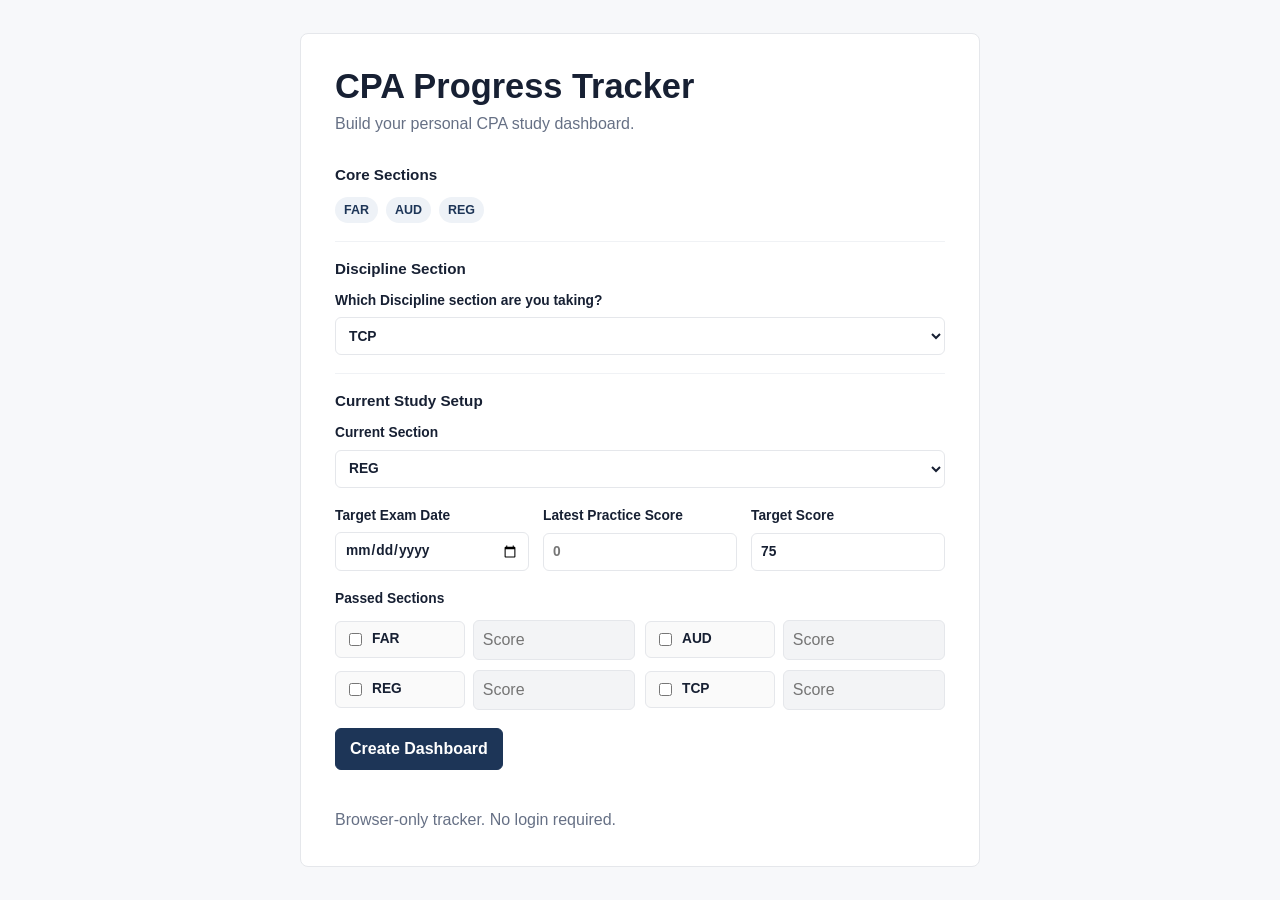
==== commit f9429d20: "Set up profile feature (Dashboard)" ====
--- a/index.html
+++ b/index.html
@@ -15,17 +15,34 @@
         </header>
 
         <form id="profile-form" class="setup-form">
-          <label for="exam-section">
-            Current Section
-            <select id="exam-section" required>
-              <option value="FAR">FAR</option>
-              <option value="AUD">AUD</option>
-              <option value="REG">REG</option>
-              <option value="TCP">TCP</option>
-              <option value="BAR">BAR</option>
-              <option value="ISC">ISC</option>
-            </select>
-          </label>
+          <section class="setup-group" aria-labelledby="core-sections-title">
+            <h2 id="core-sections-title">Core Sections</h2>
+            <div class="section-pill-row" aria-label="Core CPA sections">
+              <span class="section-label">FAR</span>
+              <span class="section-label">AUD</span>
+              <span class="section-label">REG</span>
+            </div>
+          </section>
+
+          <section class="setup-group" aria-labelledby="discipline-title">
+            <h2 id="discipline-title">Discipline Section</h2>
+            <label for="discipline-section">
+              Which Discipline section are you taking?
+              <select id="discipline-section" required>
+                <option value="TCP">TCP</option>
+                <option value="BAR">BAR</option>
+                <option value="ISC">ISC</option>
+              </select>
+            </label>
+          </section>
+
+          <section class="setup-group" aria-labelledby="study-setup-title">
+            <h2 id="study-setup-title">Current Study Setup</h2>
+            <label for="exam-section">
+              Current Section
+              <select id="exam-section" required></select>
+            </label>
+          </section>
 
           <div class="form-grid">
             <label for="exam-date">
@@ -46,32 +63,7 @@
 
           <fieldset>
             <legend>Passed Sections</legend>
-            <div class="checkbox-grid">
-              <label class="checkbox-label">
-                <input type="checkbox" name="passedSections" value="FAR" />
-                FAR
-              </label>
-              <label class="checkbox-label">
-                <input type="checkbox" name="passedSections" value="AUD" />
-                AUD
-              </label>
-              <label class="checkbox-label">
-                <input type="checkbox" name="passedSections" value="REG" />
-                REG
-              </label>
-              <label class="checkbox-label">
-                <input type="checkbox" name="passedSections" value="TCP" />
-                TCP
-              </label>
-              <label class="checkbox-label">
-                <input type="checkbox" name="passedSections" value="BAR" />
-                BAR
-              </label>
-              <label class="checkbox-label">
-                <input type="checkbox" name="passedSections" value="ISC" />
-                ISC
-              </label>
-            </div>
+            <div id="passed-sections-list" class="passed-section-grid"></div>
           </fieldset>
 
           <button type="submit" class="primary-button">Create Dashboard</button>
--- a/style.css
+++ b/style.css
@@ -99,6 +99,29 @@
   gap: 18px;
 }
 
+.setup-group {
+  display: grid;
+  gap: 10px;
+  padding-top: 16px;
+  border-top: 1px solid var(--soft-border);
+}
+
+.setup-group:first-of-type {
+  padding-top: 0;
+  border-top: 0;
+}
+
+.setup-group h2 {
+  margin-bottom: 0;
+  font-size: 0.95rem;
+}
+
+.section-pill-row {
+  display: flex;
+  flex-wrap: wrap;
+  gap: 8px;
+}
+
 .dashboard-shell {
   width: min(1120px, calc(100% - 32px));
   margin: 0 auto;
@@ -111,6 +134,14 @@
   justify-content: space-between;
   gap: 20px;
   margin-bottom: 24px;
+}
+
+.header-actions {
+  display: flex;
+  align-items: center;
+  gap: 10px;
+  flex-wrap: wrap;
+  justify-content: flex-end;
 }
 
 .eyebrow {
@@ -187,6 +218,7 @@
   background: var(--panel);
 }
 
+.profile-panel,
 .dashboard-view,
 .study-plan-section,
 .controls-section {
@@ -205,6 +237,183 @@
   display: block;
 }
 
+.profile-summary {
+  display: grid;
+  grid-template-columns: repeat(3, minmax(0, 1fr));
+  gap: 1px;
+  overflow: hidden;
+  background: var(--soft-border);
+  border: 1px solid var(--soft-border);
+  border-radius: 8px;
+}
+
+.profile-item {
+  display: grid;
+  gap: 6px;
+  min-height: 74px;
+  padding: 12px;
+  background: var(--panel);
+}
+
+.profile-item span {
+  color: var(--muted);
+  font-size: 0.78rem;
+  font-weight: 700;
+}
+
+.profile-item strong {
+  font-size: 0.95rem;
+}
+
+.profile-passed-item {
+  grid-column: span 3;
+}
+
+.passed-pill-list {
+  display: flex;
+  flex-wrap: wrap;
+  gap: 8px;
+}
+
+.passed-pill {
+  display: inline-flex;
+  align-items: center;
+  min-height: 26px;
+  padding: 3px 9px;
+  color: #166534;
+  background: #dcfce7;
+  border-radius: 999px;
+  font-size: 0.8rem;
+  font-weight: 700;
+}
+
+.profile-view-output {
+  display: grid;
+  gap: 18px;
+}
+
+.profile-progress-block {
+  display: grid;
+  grid-template-columns: repeat(2, minmax(0, 1fr));
+  gap: 1px;
+  overflow: hidden;
+  background: var(--soft-border);
+  border: 1px solid var(--soft-border);
+  border-radius: 8px;
+}
+
+.profile-detail-section {
+  display: grid;
+  gap: 10px;
+  padding: 14px;
+  background: var(--panel);
+  border-top: 1px solid var(--soft-border);
+}
+
+.profile-progress-block .profile-detail-section {
+  border-top: 0;
+}
+
+.profile-detail-section h3 {
+  margin: 0;
+  color: var(--muted);
+  font-size: 0.82rem;
+  font-weight: 700;
+}
+
+.profile-progress-value {
+  font-size: 1.05rem;
+}
+
+.profile-pill-list,
+.section-status-meta {
+  display: flex;
+  align-items: center;
+  flex-wrap: wrap;
+  gap: 8px;
+}
+
+.section-status-actions {
+  display: flex;
+  align-items: center;
+  justify-content: flex-end;
+  gap: 10px;
+  flex-wrap: wrap;
+}
+
+.profile-required-pill {
+  color: var(--muted);
+  background: #f1f5f9;
+}
+
+.profile-required-pill.is-current {
+  color: var(--primary);
+  background: #e0ecff;
+}
+
+.section-status-list {
+  display: grid;
+  border-top: 1px solid var(--soft-border);
+}
+
+.section-status-row {
+  display: flex;
+  align-items: center;
+  justify-content: space-between;
+  gap: 14px;
+  padding: 11px 0;
+  border-bottom: 1px solid var(--soft-border);
+}
+
+.section-status-row strong {
+  font-size: 0.95rem;
+}
+
+.section-status-meta span:not(.profile-status-badge) {
+  color: var(--muted);
+  font-size: 0.88rem;
+  font-weight: 700;
+}
+
+.profile-status-badge {
+  display: inline-flex;
+  align-items: center;
+  min-height: 24px;
+  padding: 3px 8px;
+  border-radius: 999px;
+  font-size: 0.75rem;
+  font-weight: 700;
+}
+
+.profile-status-badge.is-passed {
+  color: #166534;
+  background: #dcfce7;
+}
+
+.profile-status-badge.is-current {
+  color: var(--primary);
+  background: #e0ecff;
+}
+
+.profile-status-badge.is-not-started {
+  color: #475569;
+  background: #f1f5f9;
+}
+
+.section-edit-button {
+  min-height: 28px;
+  padding: 4px 10px;
+  color: var(--primary);
+  background: #ffffff;
+  border: 1px solid var(--border);
+  border-radius: 999px;
+  font-size: 0.76rem;
+}
+
+.section-edit-button:hover {
+  background: #f5f6f8;
+}
+
 .section-heading-row {
   display: flex;
   align-items: flex-start;
@@ -230,19 +439,22 @@
   background: #eef2f7;
 }
 
-.status-pill {
-  color: var(--muted);
-  background: #f2f4f7;
-}
-
+.status-pill,
+.status-pill.not-started {
+  color: #475569;
+  background: #f1f5f9;
+}
+
+.status-pill.in-progress,
 .status-pill.status-in-progress {
-  color: var(--warning);
-  background: #fff7e6;
-}
-
+  color: #92400e;
+  background: #fef3c7;
+}
+
+.status-pill.completed,
 .status-pill.status-completed {
-  color: var(--success);
-  background: #eaf6ef;
+  color: #166534;
+  background: #dcfce7;
 }
 
 form,
@@ -280,6 +492,19 @@
 .checkbox-grid {
   grid-template-columns: repeat(6, minmax(0, 1fr));
   gap: 8px;
+}
+
+.passed-section-grid {
+  display: grid;
+  grid-template-columns: repeat(2, minmax(0, 1fr));
+  gap: 10px;
+}
+
+.passed-section-row {
+  display: grid;
+  grid-template-columns: minmax(86px, 0.8fr) minmax(90px, 1fr);
+  gap: 8px;
+  align-items: center;
 }
 
 .checkbox-label {
@@ -297,6 +522,11 @@
 .checkbox-label input {
   width: auto;
   min-height: auto;
+}
+
+.passed-score-input:disabled {
+  color: var(--muted);
+  background: #f3f4f6;
 }
 
 input,
@@ -378,15 +608,32 @@
   display: grid;
 }
 
-.roadmap-row {
+.roadmap-row,
+.module-row {
   padding: 0;
   border-top: 1px solid var(--soft-border);
+  border-left: 4px solid transparent;
 }
 
 .roadmap-row:first-child {
   border-top: 0;
 }
 
+.module-row.not-started {
+  background: #f8fafc;
+  border-left-color: #cbd5e1;
+}
+
+.module-row.in-progress {
+  background: #fffbeb;
+  border-left-color: #d97706;
+}
+
+.module-row.completed {
+  background: #ecfdf3;
+  border-left-color: #2f855a;
+}
+
 .module-summary {
   display: grid;
   grid-template-columns: minmax(220px, 1fr) auto auto auto auto auto;
@@ -394,7 +641,7 @@
   align-items: center;
   width: 100%;
   min-height: 56px;
-  padding: 11px 0;
+  padding: 11px 12px;
   color: var(--text);
   text-align: left;
   background: transparent;
@@ -403,7 +650,7 @@
 }
 
 .module-summary:hover {
-  background: #fafbfc;
+  background: rgba(255, 255, 255, 0.45);
 }
 
 .module-title-block {
@@ -421,7 +668,8 @@
 
 .module-summary-item,
 .edit-indicator,
-.review-chip {
+.review-chip,
+.review-pill {
   color: var(--muted);
   font-size: 0.82rem;
   font-weight: 700;
@@ -432,12 +680,41 @@
   color: var(--primary);
 }
 
-.review-chip {
-  color: var(--warning);
+.review-chip,
+.review-pill {
+  padding: 3px 8px;
+  color: #b42318;
+  background: #fff1f2;
+  border-radius: 999px;
+}
+
+.score-summary {
+  padding: 3px 8px;
+  border-radius: 999px;
+}
+
+.score-empty {
+  color: var(--muted);
+  background: transparent;
+}
+
+.score-risk {
+  color: #b42318;
+  background: #fff1f2;
+}
+
+.score-warning {
+  color: #92400e;
+  background: #fffbeb;
+}
+
+.score-good {
+  color: #166534;
+  background: #ecfdf3;
 }
 
 .module-details {
-  padding: 0 0 14px;
+  padding: 0 12px 14px;
 }
 
 .roadmap-controls {
@@ -470,8 +747,119 @@
   gap: 12px;
 }
 
+.calendar-toolbar {
+  display: flex;
+  align-items: center;
+  gap: 10px;
+}
+
+.calendar-toolbar strong {
+  min-width: 128px;
+  text-align: center;
+}
+
+.calendar-grid {
+  display: grid;
+  grid-template-columns: repeat(7, minmax(0, 1fr));
+  min-width: 760px;
+  overflow: hidden;
+  border: 1px solid var(--border);
+  border-radius: 8px;
+}
+
+.calendar-weekday {
+  padding: 9px 10px;
+  color: var(--muted);
+  background: #f8fafc;
+  border-right: 1px solid var(--border);
+  border-bottom: 1px solid var(--border);
+  font-size: 0.78rem;
+  font-weight: 700;
+  text-align: center;
+}
+
+.calendar-weekday:nth-child(7n) {
+  border-right: 0;
+}
+
+.calendar-cell {
+  min-height: 124px;
+  padding: 8px;
+  background: #ffffff;
+  border-right: 1px solid var(--border);
+  border-bottom: 1px solid var(--border);
+  transition:
+    background-color 0.16s ease,
+    box-shadow 0.16s ease;
+}
+
+.calendar-cell:not(.is-empty):hover {
+  background: #fafbfc;
+  box-shadow: inset 0 0 0 1px #d8dee8;
+}
+
+.calendar-cell:nth-child(7n) {
+  border-right: 0;
+}
+
+.calendar-cell.is-empty {
+  background: #fafbfc;
+}
+
+.calendar-cell.is-today:not(.is-exam-day) {
+  box-shadow: inset 0 0 0 2px #94a3b8;
+}
+
+.calendar-cell.is-exam-day {
+  background: #fff7ed;
+  box-shadow: inset 0 0 0 2px #b42318;
+}
+
+.calendar-cell.is-final-review:not(.is-exam-day) {
+  background: #fffbeb;
+  box-shadow: inset 0 0 0 1px #d97706;
+}
+
+.calendar-day-number {
+  display: block;
+  margin-bottom: 7px;
+  color: var(--text);
+  font-size: 0.82rem;
+  font-weight: 700;
+}
+
+.calendar-marker {
+  display: inline-block;
+  margin: 0 4px 7px 0;
+  padding: 2px 7px;
+  border-radius: 999px;
+  font-size: 0.72rem;
+  font-weight: 700;
+}
+
+.exam-marker {
+  color: #b42318;
+  background: #fee2e2;
+}
+
+.review-marker {
+  color: #92400e;
+  background: #fef3c7;
+}
+
+.calendar-cell-modules {
+  display: grid;
+  gap: 6px;
+}
+
 .empty-message {
   margin: 0;
+}
+
+.success-message {
+  margin: 0;
+  color: #166534;
+  font-weight: 700;
 }
 
 .plan-day {
@@ -504,6 +892,90 @@
 .plan-day li span {
   color: var(--muted);
   font-size: 0.88rem;
+}
+
+.calendar-module-list {
+  display: grid;
+  gap: 8px;
+}
+
+.calendar-module-item {
+  display: flex;
+  align-items: center;
+  justify-content: space-between;
+  gap: 12px;
+  padding: 9px 0;
+  border-top: 1px solid var(--soft-border);
+}
+
+.calendar-module-item:first-child {
+  border-top: 0;
+}
+
+.calendar-module-meta {
+  display: flex;
+  align-items: center;
+  justify-content: flex-end;
+  gap: 8px;
+  flex-wrap: wrap;
+}
+
+.calendar-cell .calendar-module-item {
+  display: grid;
+  gap: 5px;
+  padding: 6px 7px;
+  background: #f8fafc;
+  border: 1px solid #e2e8f0;
+  border-left: 3px solid #cbd5e1;
+  border-radius: 999px;
+}
+
+.calendar-cell .calendar-module-item:first-child {
+  border-top: 1px solid var(--soft-border);
+}
+
+.calendar-cell .calendar-module-item strong {
+  font-size: 0.76rem;
+  line-height: 1.3;
+  overflow: hidden;
+  text-overflow: ellipsis;
+  white-space: nowrap;
+}
+
+.calendar-cell .calendar-module-meta {
+  justify-content: flex-start;
+  gap: 5px;
+}
+
+.calendar-cell .status-pill,
+.calendar-cell .review-pill,
+.calendar-cell .score-summary {
+  padding: 2px 6px;
+  font-size: 0.68rem;
+}
+
+.calendar-cell .calendar-module-item.completed {
+  background: #ecfdf3;
+  border-color: #bbf7d0;
+  border-left-color: #2f855a;
+}
+
+.calendar-cell .calendar-module-item.in-progress {
+  background: #fffbeb;
+  border-color: #fde68a;
+  border-left-color: #d97706;
+}
+
+.calendar-cell .calendar-module-item.not-started {
+  background: #f8fafc;
+  border-color: #e2e8f0;
+  border-left-color: #cbd5e1;
+}
+
+.calendar-unscheduled {
+  display: grid;
+  gap: 12px;
+  padding-top: 4px;
 }
 
 .controls-section h2 {
@@ -517,12 +989,37 @@
   }
 
   .command-header,
-  .section-heading-row {
+  .section-heading-row,
+  .calendar-toolbar {
     display: grid;
+  }
+
+  .header-actions {
+    justify-content: flex-start;
+  }
+
+  .calendar-list {
+    overflow-x: auto;
+    padding-bottom: 4px;
+  }
+
+  .calendar-toolbar strong {
+    min-width: 0;
+    text-align: left;
   }
 
   .metric-strip {
     grid-template-columns: repeat(2, minmax(0, 1fr));
+  }
+
+  .profile-summary,
+  .profile-progress-block,
+  .passed-section-grid {
+    grid-template-columns: 1fr;
+  }
+
+  .profile-passed-item {
+    grid-column: auto;
   }
 
   .roadmap-row,
@@ -547,6 +1044,23 @@
   .roadmap-review {
     padding-top: 0;
   }
+
+  .calendar-module-item {
+    display: grid;
+  }
+
+  .calendar-module-meta {
+    justify-content: flex-start;
+  }
+
+  .section-status-row {
+    display: grid;
+    gap: 8px;
+  }
+
+  .section-status-actions {
+    justify-content: flex-start;
+  }
 }
 
 @media (max-width: 560px) {
@@ -555,6 +1069,7 @@
   }
 
   .setup-panel,
+  .profile-panel,
   .dashboard-view,
   .study-plan-section,
   .controls-section {
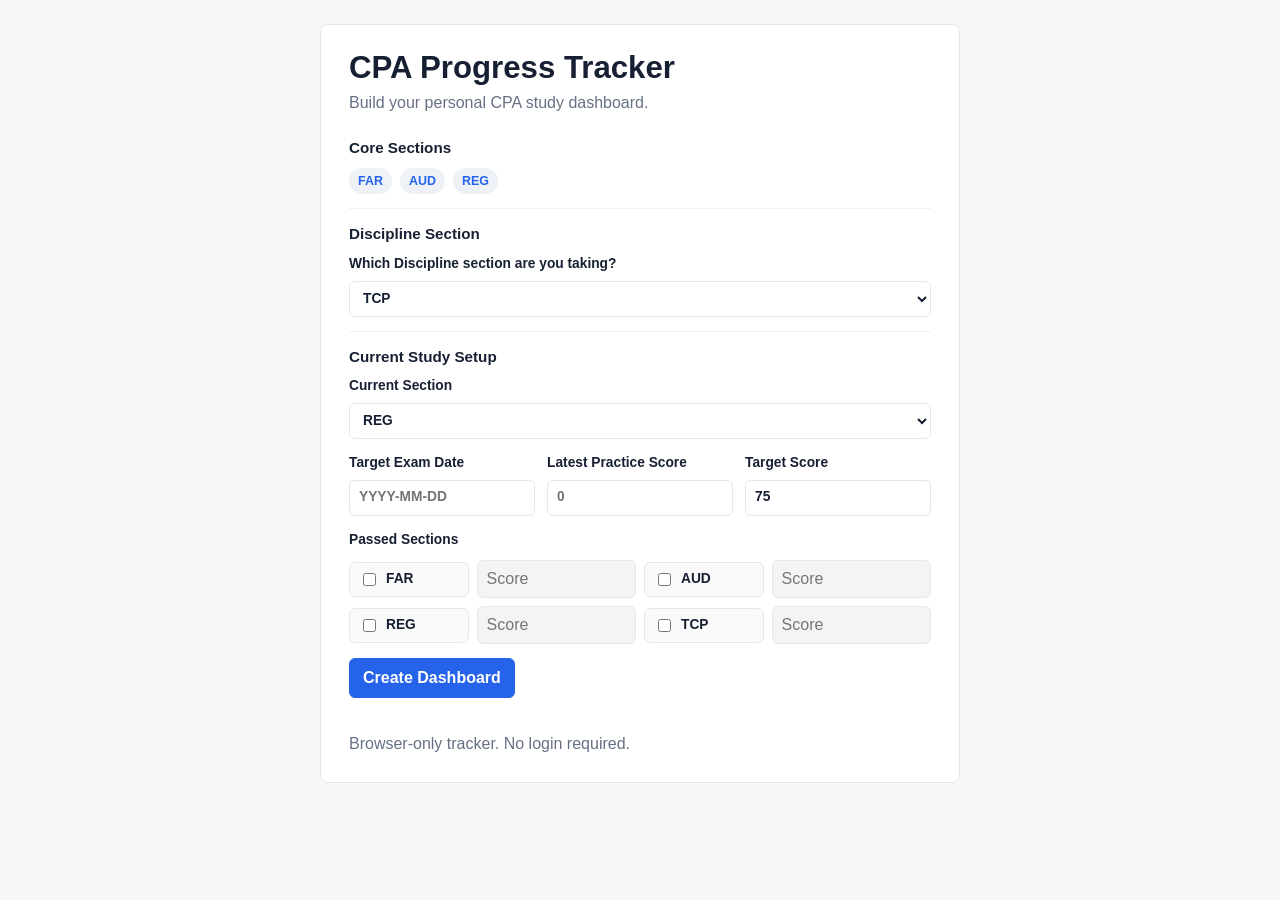
==== commit 02c3235d: "fixed bug" ====
--- a/index.html
+++ b/index.html
@@ -47,7 +47,21 @@
           <div class="form-grid">
             <label for="exam-date">
               Target Exam Date
-              <input id="exam-date" type="date" />
+              <div class="date-picker">
+                <input
+                  id="exam-date"
+                  type="text"
+                  inputmode="numeric"
+                  pattern="\d{4}-\d{2}-\d{2}"
+                  placeholder="YYYY-MM-DD"
+                  title="Use YYYY-MM-DD format"
+                  autocomplete="off"
+                  aria-haspopup="dialog"
+                  aria-expanded="false"
+                  readonly
+                />
+                <div id="exam-date-picker" class="date-picker-popover" role="dialog" aria-label="Choose target exam date" hidden></div>
+              </div>
             </label>
 
             <label for="latest-score">
--- a/style.css
+++ b/style.css
@@ -1,14 +1,17 @@
 :root {
   --background: #f7f8fa;
+  --bg: #f6f7fb;
   --panel: #ffffff;
   --text: #172033;
   --muted: #667085;
   --border: #e5e7eb;
   --soft-border: #f0f2f5;
-  --primary: #1d3557;
-  --primary-hover: #162943;
-  --success: #2f855a;
-  --warning: #b7791f;
+  --sidebar: #1f2937;
+  --sidebar-active: #111827;
+  --primary: #2563eb;
+  --primary-hover: #1d4ed8;
+  --success: #16a34a;
+  --warning: #d97706;
   --danger: #b42318;
   --field: #ffffff;
 }
@@ -41,7 +44,7 @@
 
 h1 {
   margin-bottom: 6px;
-  font-size: 2.15rem;
+  font-size: 1.95rem;
   line-height: 1.1;
   letter-spacing: 0;
 }
@@ -62,21 +65,22 @@
 
 .setup-shell {
   display: grid;
-  place-items: center;
+  align-items: start;
+  justify-items: center;
   min-height: 100vh;
-  padding: 32px 16px;
+  padding: 24px 16px;
 }
 
 .setup-panel {
-  width: min(680px, 100%);
-  padding: 34px;
+  width: min(640px, 100%);
+  padding: 26px 28px;
   background: var(--panel);
   border: 1px solid var(--border);
   border-radius: 8px;
 }
 
 .setup-header {
-  margin-bottom: 28px;
+  margin-bottom: 22px;
 }
 
 .setup-header p,
@@ -96,13 +100,13 @@
 
 .setup-form {
   display: grid;
-  gap: 18px;
+  gap: 14px;
 }
 
 .setup-group {
   display: grid;
-  gap: 10px;
-  padding-top: 16px;
+  gap: 8px;
+  padding-top: 14px;
   border-top: 1px solid var(--soft-border);
 }
 
@@ -126,6 +130,257 @@
   width: min(1120px, calc(100% - 32px));
   margin: 0 auto;
   padding: 34px 0 48px;
+}
+
+.dashboard-page {
+  background: var(--bg);
+}
+
+.app-shell {
+  display: grid;
+  grid-template-columns: 260px minmax(0, 1fr);
+  min-height: 100vh;
+}
+
+.app-sidebar {
+  position: sticky;
+  top: 0;
+  display: flex;
+  flex-direction: column;
+  min-height: 100vh;
+  padding: 24px 18px;
+  color: #ffffff;
+  background: var(--sidebar);
+}
+
+.sidebar-brand {
+  display: grid;
+  gap: 4px;
+  margin-bottom: 28px;
+}
+
+.sidebar-brand strong {
+  font-size: 1.2rem;
+}
+
+.sidebar-brand span,
+.sidebar-summary span {
+  color: #cbd5e1;
+  font-size: 0.78rem;
+  font-weight: 700;
+}
+
+.sidebar-nav {
+  display: grid;
+  gap: 7px;
+}
+
+.sidebar-nav-button {
+  width: 100%;
+  min-height: 40px;
+  padding: 9px 12px;
+  color: #dbe3ef;
+  background: transparent;
+  border: 1px solid transparent;
+  border-radius: 8px;
+  text-align: left;
+}
+
+.sidebar-nav-button:hover,
+.sidebar-nav-button.is-active {
+  color: #ffffff;
+  background: var(--sidebar-active);
+  border-color: rgba(255, 255, 255, 0.08);
+}
+
+.sidebar-summary {
+  display: grid;
+  gap: 6px;
+  margin-top: auto;
+  padding: 16px;
+  background: rgba(17, 24, 39, 0.72);
+  border: 1px solid rgba(255, 255, 255, 0.08);
+  border-radius: 12px;
+}
+
+.sidebar-summary strong {
+  margin-bottom: 8px;
+  font-size: 1rem;
+}
+
+.sidebar-summary strong:last-child {
+  margin-bottom: 0;
+}
+
+.app-main {
+  min-width: 0;
+  padding: 28px;
+}
+
+.app-header {
+  display: flex;
+  align-items: flex-start;
+  justify-content: space-between;
+  gap: 20px;
+  margin-bottom: 22px;
+}
+
+.dashboard-card-grid,
+.preview-card-grid {
+  display: grid;
+  gap: 16px;
+}
+
+.dashboard-card-grid {
+  grid-template-columns: repeat(4, minmax(0, 1fr));
+}
+
+.preview-card-grid {
+  grid-template-columns: repeat(2, minmax(0, 1fr));
+  margin-top: 16px;
+}
+
+.dashboard-card {
+  min-width: 0;
+  padding: 18px;
+  background: var(--panel);
+  border: 1px solid var(--border);
+  border-radius: 14px;
+}
+
+.dashboard-card > span {
+  display: block;
+  margin-bottom: 8px;
+  color: var(--muted);
+  font-size: 0.8rem;
+  font-weight: 700;
+}
+
+.dashboard-card strong {
+  display: block;
+  margin-bottom: 8px;
+  font-size: 1.15rem;
+  line-height: 1.3;
+}
+
+.dashboard-card p {
+  margin-bottom: 12px;
+  color: var(--muted);
+  font-weight: 700;
+}
+
+.progress-track {
+  height: 8px;
+  overflow: hidden;
+  background: #eef2f7;
+  border-radius: 999px;
+}
+
+.progress-track span {
+  display: block;
+  width: 0;
+  height: 100%;
+  background: var(--primary);
+  border-radius: inherit;
+}
+
+.card-heading-row {
+  display: flex;
+  align-items: center;
+  justify-content: space-between;
+  gap: 12px;
+  margin-bottom: 12px;
+}
+
+.card-heading-row h3 {
+  margin: 0;
+  font-size: 1rem;
+}
+
+.inline-view-button {
+  min-height: 30px;
+  padding: 4px 10px;
+  color: var(--primary);
+  background: #eff6ff;
+  border: 1px solid #dbeafe;
+  border-radius: 999px;
+  font-size: 0.78rem;
+}
+
+.preview-list {
+  display: grid;
+  gap: 9px;
+}
+
+.preview-item {
+  display: grid;
+  gap: 3px;
+  padding: 10px;
+  background: #f8fafc;
+  border: 1px solid var(--soft-border);
+  border-radius: 10px;
+}
+
+.preview-item strong {
+  margin: 0;
+  font-size: 0.9rem;
+}
+
+.preview-item span {
+  color: var(--muted);
+  font-size: 0.8rem;
+  font-weight: 700;
+}
+
+.section-pie-card {
+  display: flex;
+  align-items: center;
+  gap: 20px;
+  min-height: 180px;
+}
+
+.section-pie {
+  --section-progress: 0%;
+  position: relative;
+  display: grid;
+  flex: 0 0 auto;
+  place-items: center;
+  width: 132px;
+  height: 132px;
+  background:
+    radial-gradient(circle at center, #ffffff 0 56%, transparent 57%),
+    conic-gradient(var(--primary) var(--section-progress), #e8edf5 0);
+  border-radius: 50%;
+  box-shadow: inset 0 0 0 1px var(--border);
+}
+
+.section-pie span {
+  color: var(--text);
+  font-size: 1.35rem;
+  font-weight: 800;
+}
+
+.section-pie-card strong {
+  margin-bottom: 6px;
+  font-size: 1.15rem;
+}
+
+.section-pie-card p {
+  margin: 0;
+  color: var(--muted);
+  font-weight: 700;
+}
+
+.section-pie-card .practice-message {
+  width: fit-content;
+  margin-top: 12px;
+  padding: 9px 12px;
+  color: #b42318;
+  background: #fff1f2;
+  border: 1px solid #fecdd3;
+  border-radius: 8px;
+  font-size: 0.92rem;
+  font-weight: 800;
 }
 
 .command-header {
@@ -461,15 +716,16 @@
 .form-grid,
 .checkbox-grid {
   display: grid;
-  gap: 14px;
+  gap: 12px;
 }
 
 .form-grid {
-  grid-template-columns: repeat(3, minmax(0, 1fr));
+  grid-template-columns: repeat(auto-fit, minmax(170px, 1fr));
 }
 
 label {
   display: grid;
+  min-width: 0;
   gap: 6px;
   color: var(--text);
   font-size: 0.86rem;
@@ -496,13 +752,14 @@
 
 .passed-section-grid {
   display: grid;
-  grid-template-columns: repeat(2, minmax(0, 1fr));
-  gap: 10px;
+  grid-template-columns: repeat(auto-fit, minmax(220px, 1fr));
+  gap: 8px;
 }
 
 .passed-section-row {
   display: grid;
-  grid-template-columns: minmax(86px, 0.8fr) minmax(90px, 1fr);
+  grid-template-columns: minmax(78px, 0.75fr) minmax(0, 1fr);
+  min-width: 0;
   gap: 8px;
   align-items: center;
 }
@@ -511,8 +768,8 @@
   display: inline-flex;
   align-items: center;
   gap: 7px;
-  min-height: 36px;
-  padding: 7px 9px;
+  min-height: 34px;
+  padding: 6px 9px;
   background: #fafafa;
   border: 1px solid var(--border);
   border-radius: 6px;
@@ -532,8 +789,9 @@
 input,
 select {
   width: 100%;
-  min-height: 38px;
-  padding: 7px 9px;
+  min-width: 0;
+  min-height: 36px;
+  padding: 6px 9px;
   color: var(--text);
   background: var(--field);
   border: 1px solid var(--border);
@@ -546,10 +804,93 @@
   border-color: var(--primary);
 }
 
+.date-picker {
+  position: relative;
+}
+
+.date-picker input {
+  cursor: pointer;
+}
+
+.date-picker-popover {
+  position: absolute;
+  top: calc(100% + 6px);
+  left: 0;
+  z-index: 20;
+  width: min(320px, calc(100vw - 40px));
+  padding: 12px;
+  background: var(--panel);
+  border: 1px solid var(--border);
+  border-radius: 8px;
+  box-shadow: 0 16px 32px rgba(15, 23, 42, 0.16);
+}
+
+.date-picker-header {
+  display: grid;
+  grid-template-columns: 56px 1fr 56px;
+  gap: 8px;
+  align-items: center;
+  margin-bottom: 10px;
+}
+
+.date-picker-header strong {
+  font-size: 0.88rem;
+  text-align: center;
+}
+
+.date-picker-nav,
+.date-picker-day {
+  min-height: 30px;
+  padding: 4px 6px;
+  background: #ffffff;
+  border: 1px solid var(--border);
+  border-radius: 6px;
+  font-size: 0.78rem;
+}
+
+.date-picker-nav:hover,
+.date-picker-day:hover {
+  background: #f5f6f8;
+}
+
+.date-picker-grid {
+  display: grid;
+  grid-template-columns: repeat(7, minmax(0, 1fr));
+  gap: 5px;
+}
+
+.date-picker-weekday,
+.date-picker-empty,
+.date-picker-day {
+  display: grid;
+  place-items: center;
+  aspect-ratio: 1;
+}
+
+.date-picker-weekday {
+  color: var(--muted);
+  font-size: 0.72rem;
+  font-weight: 700;
+}
+
+.date-picker-day {
+  color: var(--text);
+}
+
+.date-picker-day.is-today {
+  border-color: #94a3b8;
+}
+
+.date-picker-day.is-selected {
+  color: #ffffff;
+  background: var(--primary);
+  border-color: var(--primary);
+}
+
 button,
 .text-button {
-  min-height: 38px;
-  padding: 8px 14px;
+  min-height: 36px;
+  padding: 7px 13px;
   border-radius: 6px;
   font-weight: 700;
   cursor: pointer;
@@ -606,42 +947,94 @@
 
 .roadmap-list {
   display: grid;
+  gap: 18px;
+}
+
+.roadmap-group {
+  overflow: hidden;
+  background: #ffffff;
+  border: 1px solid var(--border);
+  border-radius: 14px;
+}
+
+.roadmap-group-header {
+  display: flex;
+  align-items: center;
+  justify-content: space-between;
+  gap: 14px;
+  padding: 16px 18px;
+  background: #f8fafc;
+  border-bottom: 1px solid var(--border);
+}
+
+.roadmap-group-header h3 {
+  margin: 0 0 2px;
+  font-size: 1rem;
+}
+
+.roadmap-group-header p {
+  margin: 0;
+  color: var(--muted);
+  font-size: 0.84rem;
+  font-weight: 700;
+}
+
+.roadmap-group-count {
+  display: inline-flex;
+  align-items: center;
+  min-height: 26px;
+  padding: 3px 9px;
+  color: var(--muted);
+  background: #eef2f7;
+  border-radius: 999px;
+  font-size: 0.76rem;
+  font-weight: 700;
+  white-space: nowrap;
+}
+
+.roadmap-group-rows {
+  display: grid;
 }
 
 .roadmap-row,
 .module-row {
   padding: 0;
-  border-top: 1px solid var(--soft-border);
-  border-left: 4px solid transparent;
-}
-
-.roadmap-row:first-child {
+  border-top: 1px solid #edf0f4;
+  border-left: 3px solid transparent;
+}
+
+.roadmap-group-rows .roadmap-row:first-child {
   border-top: 0;
 }
 
 .module-row.not-started {
+  background: #ffffff;
+  border-left-color: transparent;
+}
+
+.module-row.in-progress {
+  background: #fffdf7;
+  border-left-color: #d97706;
+}
+
+.module-row.completed {
+  background: #f6fef9;
+  border-left-color: #2f855a;
+}
+
+.module-row.is-expanded {
   background: #f8fafc;
-  border-left-color: #cbd5e1;
-}
-
-.module-row.in-progress {
-  background: #fffbeb;
-  border-left-color: #d97706;
-}
-
-.module-row.completed {
-  background: #ecfdf3;
-  border-left-color: #2f855a;
+  border-left-color: var(--primary);
 }
 
 .module-summary {
   display: grid;
-  grid-template-columns: minmax(220px, 1fr) auto auto auto auto auto;
-  gap: 10px;
+  grid-template-columns: minmax(0, 1fr) auto;
+  gap: 16px;
   align-items: center;
   width: 100%;
-  min-height: 56px;
-  padding: 11px 12px;
+  min-height: 50px;
+  padding: 11px 16px 11px 18px;
   color: var(--text);
   text-align: left;
   background: transparent;
@@ -650,7 +1043,7 @@
 }
 
 .module-summary:hover {
-  background: rgba(255, 255, 255, 0.45);
+  background: #f8fafc;
 }
 
 .module-title-block {
@@ -661,9 +1054,17 @@
 .module-title {
   display: block;
   margin: 0;
-  font-size: 0.98rem;
+  font-size: 0.92rem;
   font-weight: 700;
   line-height: 1.35;
+}
+
+.module-meta-group {
+  display: inline-flex;
+  align-items: center;
+  justify-content: flex-end;
+  gap: 6px;
+  flex-wrap: wrap;
 }
 
 .module-summary-item,
@@ -677,7 +1078,13 @@
 }
 
 .edit-indicator {
+  min-width: 48px;
+  padding: 3px 9px;
   color: var(--primary);
+  background: #eff6ff;
+  border-radius: 999px;
+  font-size: 0.78rem;
+  text-align: center;
 }
 
 .review-chip,
@@ -714,7 +1121,7 @@
 }
 
 .module-details {
-  padding: 0 12px 14px;
+  padding: 0 16px 16px 18px;
 }
 
 .roadmap-controls {
@@ -722,10 +1129,10 @@
   grid-template-columns: minmax(130px, 1fr) minmax(80px, 0.55fr) minmax(145px, 1fr) auto;
   gap: 10px;
   align-items: end;
-  padding: 12px;
-  background: #fafbfc;
+  padding: 14px;
+  background: #f8fafc;
   border: 1px solid var(--soft-border);
-  border-radius: 6px;
+  border-radius: 10px;
 }
 
 .roadmap-controls label {
@@ -978,16 +1385,61 @@
   padding-top: 4px;
 }
 
-.controls-section h2 {
-  margin-bottom: 12px;
+.study-plan-panel {
+  display: grid;
+  gap: 12px;
+  margin-top: 18px;
+  padding-top: 18px;
+  border-top: 1px solid var(--soft-border);
+}
+
+.settings-actions {
+  display: flex;
+  align-items: center;
+  flex-wrap: wrap;
+  gap: 10px;
 }
 
 @media (max-width: 820px) {
+  .app-shell {
+    grid-template-columns: 1fr;
+  }
+
+  .app-sidebar {
+    position: static;
+    min-height: auto;
+    padding: 18px;
+  }
+
+  .sidebar-brand {
+    margin-bottom: 14px;
+  }
+
+  .sidebar-nav {
+    grid-template-columns: repeat(5, minmax(130px, 1fr));
+    overflow-x: auto;
+    padding-bottom: 4px;
+  }
+
+  .sidebar-summary {
+    grid-template-columns: repeat(3, minmax(0, 1fr));
+    margin-top: 14px;
+  }
+
+  .sidebar-summary strong {
+    margin-bottom: 0;
+  }
+
+  .app-main {
+    padding: 22px 16px 34px;
+  }
+
   .dashboard-shell {
     width: min(100% - 24px, 1120px);
     padding-top: 24px;
   }
 
+  .app-header,
   .command-header,
   .section-heading-row,
   .calendar-toolbar {
@@ -1012,6 +1464,11 @@
     grid-template-columns: repeat(2, minmax(0, 1fr));
   }
 
+  .dashboard-card-grid,
+  .preview-card-grid {
+    grid-template-columns: repeat(2, minmax(0, 1fr));
+  }
+
   .profile-summary,
   .profile-progress-block,
   .passed-section-grid {
@@ -1030,9 +1487,17 @@
 
   .module-summary {
     grid-template-columns: 1fr;
-    gap: 7px;
+    gap: 9px;
     align-items: start;
-    padding: 12px 0;
+    padding: 13px 14px;
+  }
+
+  .module-meta-group {
+    justify-content: flex-start;
+  }
+
+  .roadmap-group-header {
+    display: grid;
   }
 
   .module-summary-item,
@@ -1061,6 +1526,10 @@
   .section-status-actions {
     justify-content: flex-start;
   }
+
+  .section-pie-card {
+    min-height: auto;
+  }
 }
 
 @media (max-width: 560px) {
@@ -1071,17 +1540,19 @@
   .setup-panel,
   .profile-panel,
   .dashboard-view,
-  .study-plan-section,
-  .controls-section {
+  .study-plan-section {
     padding: 20px;
   }
 
+  .dashboard-card-grid,
+  .preview-card-grid,
   .metric-strip,
   .checkbox-grid {
     grid-template-columns: 1fr;
   }
 
-  .view-tabs,
+  .sidebar-summary,
+  .section-pie-card,
   .button-row,
   .primary-button,
   .secondary-button,
@@ -1090,7 +1561,7 @@
     width: 100%;
   }
 
-  .view-tab,
+  .sidebar-nav-button,
   .primary-button,
   .secondary-button,
   .danger-button,
